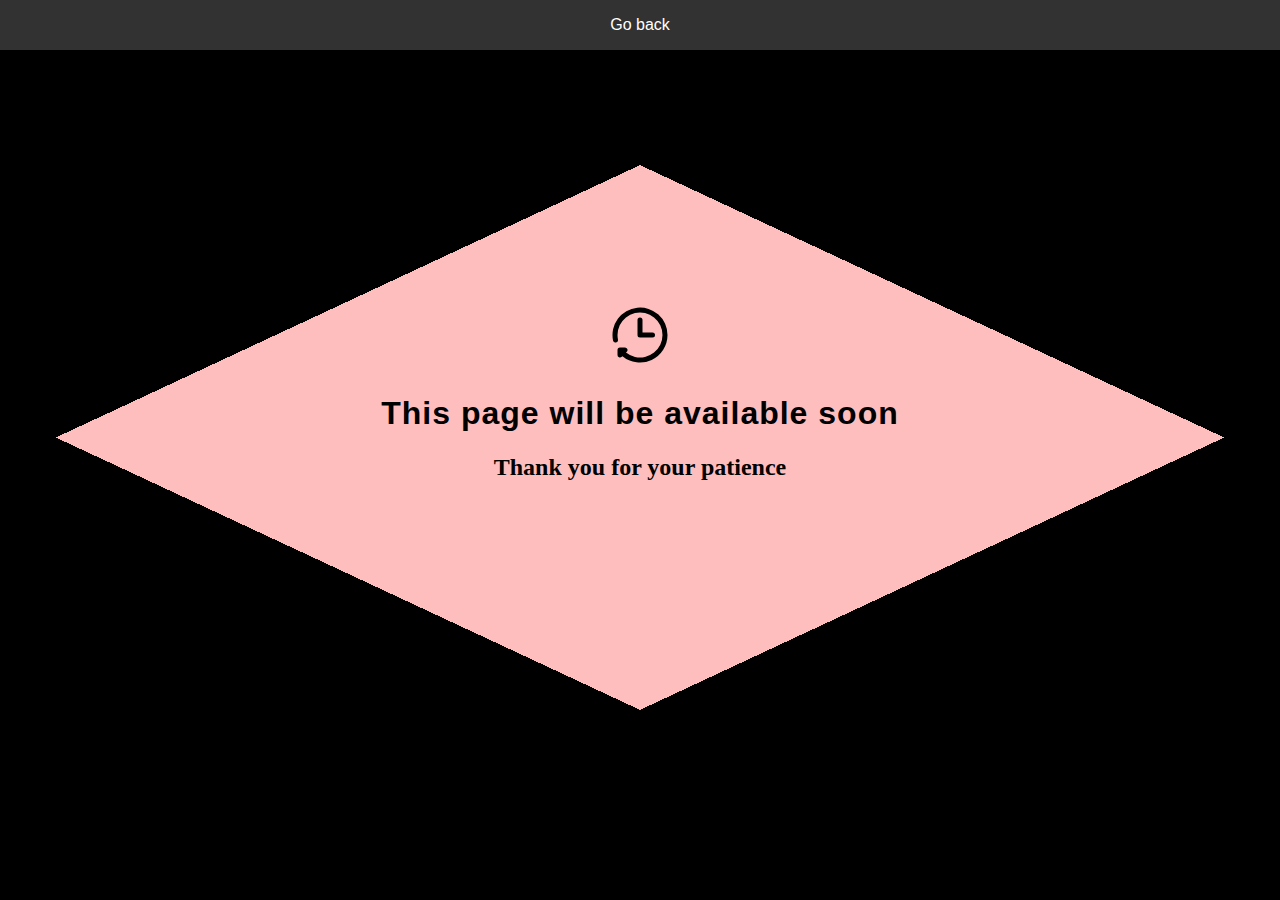
==== sociology-thesis.html @ a5ab6307 "Add files via upload" ====
<!DOCTYPE html>
<html lang="en">
<head>
  <meta charset="UTF-8">
  <meta name="viewport" content="width=device-width, initial-scale=1.0">
  <link rel="stylesheet" href="./styles.css">
  <title>
    Sociology thesis
  </title>
</head>
<body>
  <nav id="navbar-available-soon">
    <a href="index.html">
      Go back
    </a>
  </nav>
  <div class="space-nav">
  </div>
  <section id="available-soon">
    <img src="index-icons/moresoon-icon.svg" alt="moresoon-icon">
    <h1>
      This page will be available soon
    </h1>
    <h2>
      Thank you for your patience
    </h2>
  </section>
</body>
</html>
---- styles.css ----
@media (prefers-reduced-motion: no-preference) {
    * {
        scroll-behavior: smooth;
    }
}


/* INDEX STYLINGS */

html {
    scroll-behavior: smooth;
}
  
body {
    width: 100%;
    margin: 0;
    background-color: black;
}
  
#navbar {
    position: fixed;
    top: 0px;
    left: 0px;
    height: 50px;
    width: 100%;
    display: flex;
    background-color: rgb(50, 50, 50);
    z-index: 999
}
  
#navbar a {
    margin: auto;
    width: 33%;
    text-align: center;
    padding: 15px;
    text-decoration: none;
    color: white;
    font-family: fantasy, helvetica, impact,  serif;
}
  
#navbar a:hover {
    color: rgb(50, 50, 50);
    background-color: white;
    font-family: fantasy, helvetica, impact,  serif;
}
  
.space-nav {
    height: 55px;
    background-color: black;
    width: 100%;
}
  
#welcome-section {
    background-image:  linear-gradient(
      155deg,
      black 30%,
      transparent 30%),
      linear-gradient(
      205deg,
      black 30%,
      transparent 30%),
      linear-gradient(
      25deg,
      black 30%,
      transparent 30%),
      linear-gradient(
      335deg,
      black 30%,
      rgb(255, 190, 190) 30%);
      height: 25vh;
      text-align: center;
      padding: 35vh 0;
}
  
#welcome-section h1 {
    font-family: fantasy, helvetica, impact,  serif;
    font-size: 35px;
    letter-spacing: 3px;
    min-width: 223px;
}
  
#welcome-section h2 {
    font-family: Helvetica, serif;
    font-size: 20px;
    color: rgb(30, 30, 30);
}
  
#projects {
    background-color: black;
    color: white;
    padding: 45px;
}
  
#projects h2 {
    text-align: center;
}
  
.projects-grid {
    display: grid;
    grid-template-columns: repeat(auto-fit, minmax(150px, 1fr));
    grid-auto-rows: minmax(175px, auto);
    grid-gap: 10px;
    text-align: center;
    max-width: 629px;
    margin: auto;
    align-items: center;
}
  
.project-tile {
    background-color: rgb(255, 190, 190);
    border: 4px solid rgb(50, 50, 50);
    border-radius: 10%;
    height: 94%;
}
  
.project-tile:hover {
    background-color: rgb(255, 190, 190);
    border: 4px solid pink;
    cursor: pointer;
}
 
.project-tile img {
    max-width: 100%;
    overflow: hidden;
}
  
.project-1 img, .project-2 img, .project-3 img, .project-4 img, .project-5 img, .project-6 img {
    padding: 10px;
    width: 80%;
    border: none;
}

.project-tile p {
    width: 90%;
    margin: auto;
    margin-bottom: 10px;
}
  
.project-tile a {
    text-decoration: none;
    color: black;
    font-family: fantasy, helvetica, impact,  serif;
}
  
#about-me {
    background-color: black;
    color: white;
    padding-top: 80px;
    text-align: center;
}
  
#about-me h2 {
    font-family: fantasy, helvetica, impact,  serif;
    letter-spacing: 1px;
}
  
#about-me p {
    font-family: calibri;
    font-weight: 600;
    margin: 4px 10%;
}

#about-me a {
    color:rgb(255, 190, 190);
}
  
.contact-links img {
    width: 25px;
    margin-bottom: -10px;
}
  
#contact {
    background-image:  linear-gradient(
      155deg,
      black 35%,
      transparent 35%),
      linear-gradient(
      205deg,
      black 35%,
      transparent 35%),
      linear-gradient(
      25deg,
      black 38%,
      transparent 38%),
      linear-gradient(
      335deg,
      black 38%,
      rgb(255, 190, 190) 38%);
    height: 25vh;
    text-align: center;
    padding: 35vh 0;
}
  
.contact-links {
    display: flex;
    justify-content: center;
}
  
.contact-links a {
    text-decoration: none;
    color: black;
    font-size: 15px;
    font-weight: 600;
}
  
.linkedin {
    margin-right: 30px;
}
  
@media (max-width: 20em) {
    #navbar {
      height: 45px;
    }
    
    #navbar a {
      font-size: 80%;
      margin-top: -2px;
    }
    
    .space-nav {
      height: 48px;
    }
}





/* SOCIOLOGY THESIS STYLINGS */


#navbar-available-soon {
    position: fixed;
    top: 0px;
    left: 0px;
    height: 50px;
    width: 100%;
    display: flex;
    background-color: rgb(50, 50, 50);
    z-index: 999
}
  
#navbar-available-soon a {
    margin: auto;
    width: 100%;
    text-align: center;
    padding: 15px;
    text-decoration: none;
    color: white;
    font-family: fantasy, helvetica, impact,  serif;
}
  
#navbar-available-soon a:hover {
    color: rgb(50, 50, 50);
    background-color: white;
    font-family: fantasy, helvetica, impact,  serif;
}

#available-soon {
    background-image:  linear-gradient(
      155deg,
      black 30%,
      transparent 30%),
      linear-gradient(
      205deg,
      black 30%,
      transparent 30%),
      linear-gradient(
      25deg,
      black 30%,
      transparent 30%),
      linear-gradient(
      335deg,
      black 30%,
      rgb(255, 190, 190) 30%);
    height: 25vh;
    text-align: center;
    padding: 30vh 0;
}

#available-soon img {
    position: relative;
    top: -20px;
    width: 60px;
}

#available-soon h1 {
    position: relative;
    top: -15px;
    font-family: fantasy, helvetica, impact,  serif;
    letter-spacing: 1px;
}

#available-soon h2 {
    position: relative;
    top: -15px;
    font-family:'Times New Roman', serif;
}






/* IR THESIS STYLINGS */

#navbar-ir {
    position: absolute;
    top: 0px;
    left: 0px;
    height: 50px;
    width: 100%;
    display: flex;
    background-color: rgb(50, 50, 50);
    z-index: 999
}
  
#navbar-ir a {
    margin: auto;
    width: 100%;
    text-align: center;
    padding: 15px;
    text-decoration: none;
    color: white;
    font-family: fantasy, helvetica, impact,  serif;
}
  
#navbar-ir a:hover {
    color: rgb(50, 50, 50);
    background-color: white;
    font-family: fantasy, helvetica, impact,  serif;
}


#tfg-ir-title {
    background-image:  linear-gradient(
      130deg,
      black 30%,
      transparent 30%),
      linear-gradient(
      230deg,
      black 30%,
      transparent 30%),
      linear-gradient(
      30deg,
      black 30%,
      transparent 30%),
      linear-gradient(
      330deg,
      black 30%,
      rgb(255, 190, 190) 30%);
    height: 25vh;
    text-align: center;
    padding: 310px 0;
}

#tfg-ir-title img {
    width: 240px;
    margin-top: -350px;
    margin-bottom: -12px;
}

#tfg-ir-title h1 {
    padding: 0px 240px;
    margin-bottom: 20px;
    font-size: 28px;
}

#tfg-ir-title h2 {
    padding: 0px 170px;
    font-size: 24px;
    color: rgb(30, 30, 30);
    margin-top: 5px;
}

#tfg-ir-title p {
    font-size: 18px;
    color: rgb(30, 30, 30);
}

@media only screen and (max-width: 920px) and (min-width: 590px) {
    #tfg-ir-title {
        background-image:  linear-gradient(
      130deg,
      black 30%,
      transparent 30%),
      linear-gradient(
      230deg,
      black 30%,
      transparent 30%),
      linear-gradient(
      50deg,
      black 30%,
      transparent 30%),
      linear-gradient(
      310deg,
      black 30%,
      rgb(255, 190, 190) 30%);
        height: 25vh;
        padding: 200px 0;
    }

    #tfg-ir-title img {
        width: 160px;
        margin-top: -130px;
        margin-bottom: -5px;
    }
    
    #tfg-ir-title h1 {
        padding: 0px 180px;
        margin-bottom: 0px;
        font-size: 20px;
    }
    
    #tfg-ir-title h2 {
        padding: 0px 140px;
        font-size: 18px;
        margin-top: 10px;
    }
    
    #tfg-ir-title p {
        font-size: 15px;
    }
}

@media only screen and (max-width: 590px) and (min-width: 380px) {
    #tfg-ir-title {
        background-image:  linear-gradient(
      130deg,
      black 30%,
      transparent 30%),
      linear-gradient(
      230deg,
      black 30%,
      transparent 30%),
      linear-gradient(
      50deg,
      black 30%,
      transparent 30%),
      linear-gradient(
      310deg,
      black 30%,
      rgb(255, 190, 190) 30%);
        height: 20vh;
        padding: 180px 0;
    }

    #tfg-ir-title img {
        width: 120px;
        margin-top: -150px;
        margin-bottom: -5px;
    }
    
    #tfg-ir-title h1 {
        padding: 0px 120px;
        margin-top: 2px;
        margin-bottom: 0px;
        font-size: 18px;
    }
    
    #tfg-ir-title h2 {
        padding: 0px 110px;
        font-size: 16px;
        margin-top: 10px;
    }
    
    #tfg-ir-title p {
        padding: 0px 170px;
        font-size: 14px;
    }
}

@media only screen and (max-width: 380px) {
    #tfg-ir-title {
        background-image:  linear-gradient(
      130deg,
      black 30%,
      transparent 30%),
      linear-gradient(
      230deg,
      black 30%,
      transparent 30%),
      linear-gradient(
      50deg,
      black 30%,
      transparent 30%),
      linear-gradient(
      310deg,
      black 30%,
      rgb(255, 190, 190) 30%);
        height: 20vh;
        padding: 180px 0;
    }

    #tfg-ir-title img {
        width: 22%;
        margin-top: -130px;
        margin-bottom: -5px;
    }
    
    #tfg-ir-title h1 {
        padding: 0px 60px;
        font-size: 18px;
    }
    
    #tfg-ir-title h2 {
        padding: 0px 110px;
        font-size: 16px;
    }
    
    #tfg-ir-title p {
        padding: 0px 50px;
        font-size: 12px;
    }

    .abstract-table {
        border-collapse: collapse;
    }
    
    .abstract-table td {
        vertical-align: top;
        padding: 0px 10px;
    }

    .tfg-ir-section:hover {
        background-color: black;
        color: white;
    }

    .tfg-ir-section:active {
        background-color: white;
        color: black;
    }

    .up-shortcut p {
        position: fixed;
        bottom: 1px;
        right: 12px;
        font-size: 10px;
    }
}

.up-shortcut {
    position: fixed;
    bottom: 10px;
    right: 10px;
    background-color: rgb(50, 50, 50);
    width: 50px;
    height: 50px;
    cursor: pointer;
    border: 2px groove white;
    border-radius: 10px;
}

.up-shortcut img {
    position: fixed;
    bottom: 28px;
    right: 22px;
    width: 30px;
}

.up-shortcut p {
    position: fixed;
    bottom: 1px;
    right: 14px;
    color: white;
    font-size: 12px;
}

.abstract-table {
    text-align: justify;
    table-layout: fixed;
    width: 100%;
    margin-bottom: 50px;
}

.abstract-table th {
    padding: 0px 20px;
    padding-top: 30px;
    padding-bottom: 3px;
}

.abstract-table td {
    vertical-align: top;
    padding: 0px 20px;
}

.tfg-ir-content {
    color: white;
    margin: 2%;
    line-height: 20px;
    align-items: center;
}

.tfg-ir-section {
    margin: 15px 2px;
    cursor: pointer;
    font-family: fantasy, helvetica, impact,  serif;
    letter-spacing: 1px;
    font-size: 20px;
    padding: 5px;
    border-bottom: 2px solid gray;
    list-style: none;
    border-radius: 1px;
}

.tfg-ir-section:hover {
    background-color: white;
    color: black;
}

.tfg-ir-content p {
    font-family:'Times New Roman', Times, serif;
    margin: 0px 8%;
    text-align: justify;
    padding-bottom: 20px;
}

.tfg-ir-content h3 {
    margin: 20px 8%;
}

.tfg-ir-content ol {
    margin: -10px 8%;
    text-align: justify;
    padding-bottom: 30px;
    list-style: none;
}

.tfg-ir-content li {
    margin-left: -15px;
    text-align: justify;
    padding-bottom: 5px;
}

.tfg-ir-content figure {
    width: 100%;
    max-width: 1000px;
    margin: auto;
    padding-bottom: 30px;
}

.tfg-ir-content img {
    width: 99%;
    margin: auto;
    filter:invert(1);
}

.tfg-ir-content figcaption {
    text-align: center;
    margin-top: -5px;
}

.tfg-ir-content ul {
    margin: -10px 2%;
    padding-bottom: 30px;
}

.tfg-ir-content a {
    text-decoration: none;
    cursor: pointer;
    color: white;
}

.first-letter-capitalized:first-letter {
    initial-letter: 3;
}

.bibliography {
    margin-bottom: 20px;
}

@media only screen and (min-width: 921px) {
    .tfg-ir-section {
        margin: 15px 70px;
    }

    .tfg-ir-content p {
        margin: 0px 14%;
    }
}





/* CHESS PAGE STYLINGS */

.chess-board {
    border-spacing: 0;
    border-collapse: collapse;
}

.board {
    float: left;
    margin-right: 15px;
}

.chess-board th {
    padding: .5em;
}

.chess-board th + th {
    border-top: 1px solid #000;
}

.chess-board th:first-child, .chess-board td:last-child {
    border-right: 1px solid #000;
}

.chess-board tr:first-child td {
    border-top: 1px solid;
}

.chess-board th:empty {
    border: none;
}

.chess-board td {
    width: 1.5em;
    height: 1.5em;
    text-align: center;
    font-size: 32px;
    line-height: 0;
}

.chess-board .light {
    background: #eee;
}

.chess-board .dark {
    background: #aaa;
}

.chess-board img {
    height: 45px;
}

.chess-board th {
    font-size: 18px;
}

.last-move {
    background: #ccceac !important;
}

.games-selector {
    margin: 15px;
    margin-left: 30px;
    width: 400px;
}

.chess-games {
    border: 1px solid black;
}

.game-analysis, .opening, .caption, .chess-board th {
    color: white;
}

.game-analysis {
    position: relative;
    top: -35px;
    margin-left: 25px;
}

.opening {
    display: inline-block;
    font-size: 17px;
    text-align: left;
    margin: 0px;
}

.game-analysis p {
    text-align: justify;
    line-height: 22px;
    margin-right: 15px;
    font-size: 14px;
}

.caption {
    margin-top: 0px;
    margin-bottom: 45px;
    margin-left: 30px;
}
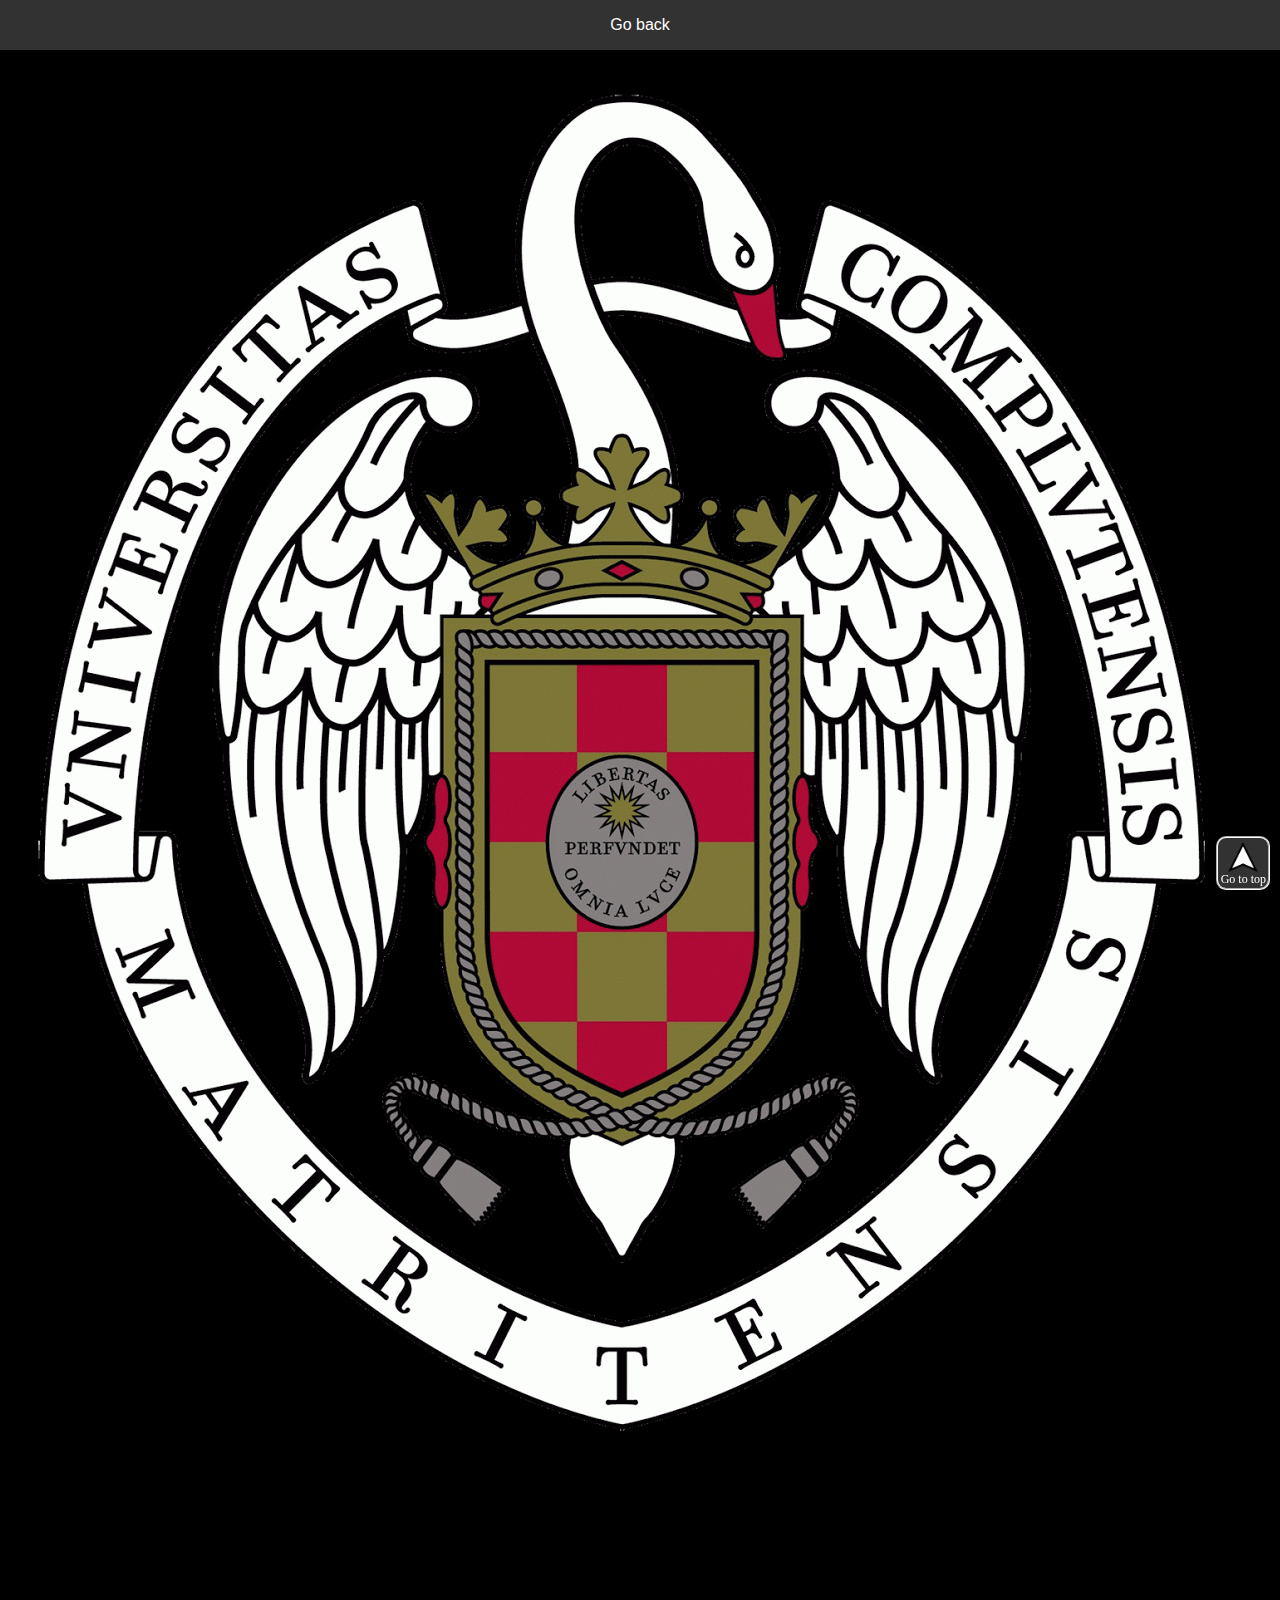
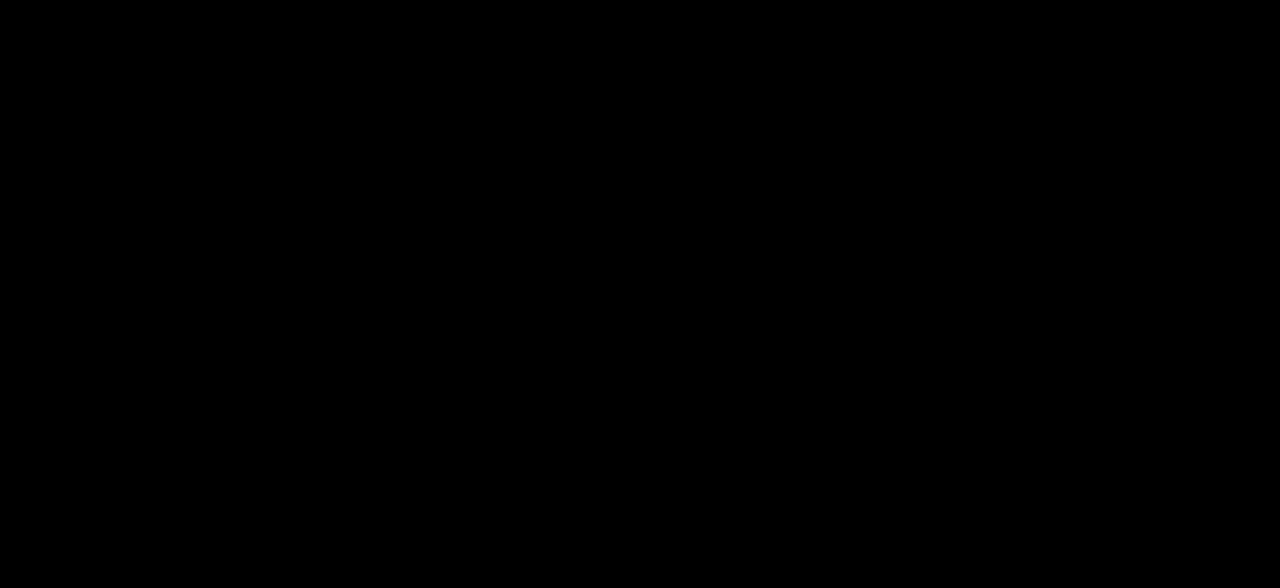
==== commit 72a9313a: "Update sociology-thesis.html" ====
--- a/sociology-thesis.html
+++ b/sociology-thesis.html
@@ -9,21 +9,342 @@
   </title>
 </head>
 <body>
-  <nav id="navbar-available-soon">
+  <nav id="navbar-ir">
     <a href="index.html">
       Go back
     </a>
   </nav>
   <div class="space-nav">
   </div>
-  <section id="available-soon">
-    <img src="index-icons/moresoon-icon.svg" alt="moresoon-icon">
+  <section id="tfg-sociology-title">
+    <img src="ir-thesis-icons/ucm-logo.png" alt="ucm-logo">
     <h1>
-      This page will be available soon
+        La aportación del post-humanismo a la sociología 
     </h1>
     <h2>
+        Una aproximación desde la historia de la disciplina
+    </h2>
+    <p>
+        Autor:<br>
+        Pablo González López
+    </p>
+  </section>
+  <a href="#navbar-ir">
+  <div class="up-shortcut">
+    <img src="ir-thesis-icons/go-up-icon.png" alt="up-shortcut">
+    <p>
+        Go to top
+    </p>
+  </div>
+  </a>
+<main class="tfg-sociology-content">
+    <table class="abstract-table">
+      <tbody>
+        <tr>
+            <th>
+                Resumen
+            </th>
+            <th>
+                Abstract
+            </th>
+        </tr>
+        <tr>
+            <td>
+              El post-humanismo es un movimiento teórico que engloba una serie de propuestas elaboradas a partir de las obras de diferentes autores y disciplinas. A pesar de su heterogeneidad, estas tienen como punto en común el descentramiento del ser humano en un conjunto de relaciones con materiales sobre los que no mantiene un vínculo de prioridad ni de preeminencia. El presente trabajo estudia las posibles aportaciones de esta novedosa aproximación para la disciplina de la sociología. Para ello, comienza identificando y diseccionando el núcleo humanista que ha caracterizado tradicionalmente a la disciplina a través de un análisis de las síntesis de las perspectivas micro y macro propuestas por Bourdieu, Habermas y Giddens así como de los manuales introductorios que difundieron y en cierto sentido explicitaron sus asunciones. Tras esto, se esbozan algunas de las alternativas propuestas por el post-humanismo en otras varias disciplinas para concluir con la revisión de sus implicaciones para la sociología a través de la reconsideración de cuatro conceptos especialmente relevantes para esta: agencia, naturaleza, cultura y conocimiento.
+            </td>
+            <td>
+              Posthumanism is a theoretical movement that encompasses a series of proposals elaborated from the works of different authors and disciplines. Despite its heterogeneity, these have in common the decentering of the human being in a set of relations with materials over which he/she does not maintain a link of priority or preeminence. This paper studies the possible contributions of this novel approach to the discipline of sociology. It begins by identifying and dissecting the humanist core that has traditionally characterized the discipline through an analysis of the syntheses of micro and macro perspectives proposed by Bourdieu, Habermas and Giddens, as well as the introductory manuals that disseminated and, in a sense, made explicit their assumptions. After this, it outlines some of the alternatives proposed by posthumanism in various other disciplines to conclude with a review of its implications for sociology through the reconsideration of four concepts particularly relevant to it: agency, nature, culture and knowledge.
+            </td>
+        </tr>
+        <tr>
+            <th>
+                Palabras Clave
+            </th>
+            <th>
+                Keywords
+            </th>
+        </tr>
+        <tr>
+            <td>
+              Post-humanismo, sociología, teoría social, debate agencia-estructura.
+            </td>
+            <td>
+              Posthumanism, sociology, social theory, agency-structure debate .
+            </td>
+        </tr>
+      </tbody>
+    </table>
+    <details>
+        <summary class="tfg-sociology-section">
+            1. Introducción
+        </summary>
+        <p class="first-letter-capitalized">
+          El presente trabajo versa sobre la irrupción de las corrientes del post-humanismo en la sociología y sobre sus posibles aportaciones para la práctica de esta última. A través de la adopción de una perspectiva histórica sobre la disciplina, se presenta una narración de dicho encuentro que enfatiza las posibilidades abiertas por este movimiento con respecto a algunas de sus cuestiones más recurrentes, como son la conciliación de agencia y estructura, la relación entre cultura y naturaleza o su mismo proceso de generación de conocimiento.<br><br>
+          Este enfoque histórico permite, además, dividir el texto en dos grandes apartados: uno dedicado a los últimos desarrollos de la “teoría social humanista”, que finaliza señalando una posible inestabilidad epocal de la misma a partir de los años 90, y otro orientado al estudio de la formación y aplicación de una “teoría social post-humanista”, que en su caso concluye valorando las potencialidades futuras de esta una vez incorporada en la práctica sociológica. El objetivo principal del trabajo, sin embargo, no es sostener un argumento histórico sobre la pertenencia del humanismo al pasado y del post-humanismo al futuro de la disciplina, sino más bien confrontar las implicaciones de ambos como tendencias actualmente coexistentes en ella.<br><br>
+          Dichas implicaciones serán concretadas a través de la revisión y el análisis de las propuestas de diversos autores y autoras adscribibles a una u otra de estas tendencias, así como de los planteamientos de algunos de los manuales introductorios a la sociología, a las que se añadirá también una mención más reducida al anti-humanismo estructuralista desarrollado en la Francia del período de posguerra. Se resaltará la posición otorgada a “lo humano” en todos estos materiales y se llamará la atención sobre cómo ésta supone no sólo la asunción de diferentes puntos de partida metodológicos sino también importantes consecuencias prácticas que inevitablemente conducen a la investigación concreta a seguir caminos distintos. Se argumentará, en último término, que la inclusión de “lo no-humano” como participante de pleno derecho en todo aquello que es construido como fenómeno social da lugar a una importante renovación de la labor sociológica y reconfigura sustancialmente las relaciones en que esta participa tanto con algunos de sus conceptos más fundamentales como con las otras disciplinas de las que se diferencia.
+        </p>
+    </details>
+    <details>
+        <summary class="tfg-sociology-section">
+            2. La refundación de la teoría social humanista y sus límites históricos
+        </summary>
+        <h3>
+          2.1. La crisis de la sociología en los años 70.
+        </h3>
+        <p class="initial-quote">
+          <i>
+          “Parece que estamos entrando lentamente en un interregno, en el que el sistema erigido por Parsons –desde la II Guerra Mundial la síntesis teórica dominante– está experimentando un eclipse silencioso”.<br>
+          </i>
+          Gouldner, A. – The Coming Crisis of Western Sociology (1971)
+        </p>
+        <p class="first-letter-capitalized">
+          Si bien no existe consenso en cuanto a las fechas exactas, es algo ampliamente convenido en la disciplina de la sociología que el período de mayor crecimiento académico y de aumento sin precedentes de su reputación internacional concluyó a partir de finales de la década de 1960 (Alexander, 1988; Collins, 1986; Coser, 1993; Giddens, 1995; Goudsblom & Heilbrom, 2015; Gouldner, 1971; House, 2019; Turner & Turner, 1990). Los años 60 y 70 fueron testigo de una proliferación (o, en algunos casos, recuperación) de numerosas escuelas de pensamiento que, a menudo inspiradas por movimientos políticos y (contra-)culturales, lograron destronar la síntesis parsoniana al poner en duda su capacidad para dar cuenta de la importancia central que jugaban tanto los «micro-procesos» como el conflicto en la vida social (Coser, 1993: 12; Knorr-Cetina, 2015: 1). De este modo, lo que anteriormente parecía haber sido un terreno neutral o consensuado sobre la naturaleza y las tareas de la sociología y de las ciencias sociales en su conjunto se reveló entonces como “una desconcertante variedad de perspectivas teóricas rivales, ninguna de ellas con plena capacidad para recapturar la preeminencia de que había gozado el «consenso ortodoxo»” (Giddens, 1995: 17). Sin duda, las luchas internas causaron parte del desprestigio de los departamentos de sociología en las universidades (Lynch et. al., 1993: 3), pero quizás la “estocada final” la dio la sucesión de una serie de fenómenos sociales de importancia global (tales como las revueltas en países del “primer mundo” o la persistencia de la religión en el “mundo moderno”) respecto a los cuales dicha disciplina no sólo no logró anticiparse sino que, sobre todo, apenas parecía capaz de dar cuenta una vez ocurridos, al menos por medio de sus marcos teóricos y conceptuales habituales (Berger, 2017: 208-215; Touraine, 2007: 187).<br><br>
+          Es importante notar que esta “crisis interna” de la disciplina tuvo, además, un correlato institucional. En Estados Unidos, por entonces indudablemente el centro de la producción sociológica mundial, se dio una importante reducción cuantitativa de los títulos de grado y máster otorgados en varias ciencias sociales, afectando esto especialmente a la sociología (House, 2019: 13). Asimismo, la recesión económica entre 1978 y 1982 provocó una significativa limitación de las oportunidades de empleo para los egresados y justificó la reducción de los fondos para la investigación, llegando la <i>American Sociological Association</i> a calificar a esta etapa de la disciplina como “el período de declive y recortes” (Rosich, 2005: 1).
+        </p>
+        <h3>
+          2.2. La nueva síntesis.
+        </h3>
+        <p class="initial-quote">
+          <i>
+            “Estimulada por el fin prematuro de las tradiciones micro y macro, esta etapa está marcada por un esfuerzo renovado por vincular las teorías sobre la acción y la estructura”.<br>
+          </i>
+          Alexander, J. C. – El nuevo movimiento teórico (1988)
+        </p>
+        <p class="first-letter-capitalized">
+          Si la bonanza previa ya había estimulado cierto grado de diversidad y diferenciación por especializaciones dentro de la sociología, esta tendencia pareció intensificarse con la llegada de la crisis (Turner & Turner, 1990: 140). Las diferentes subdisciplinas, a menudo motivadas por la competición en torno a un apoyo institucional cada vez más limitado, parecieron cerrarse sobre sí mismas, aceptando tácitamente el enquistamiento de varias controversias que aunaban, y a menudo confundían, cuestiones epistemológicas, metodológicas e ideológicas (Collins, 1986: 1340; Goudsblom & Heilbron, 2015: 994). Ahora bien, por decirlo en términos del ya venido a menos “análisis funcional”, una de las funciones latentes de este fraccionamiento de la disciplina fue la de facilitar un retorno del centro de gravedad de la producción de teoría social a Europa, donde ya en los años 70 pero sobre todo a partir de los 80 se alzaron varias voces que señalaban la necesidad –y la posibilidad– de alcanzar una nueva síntesis que integrara las diferentes escuelas de pensamiento, y, sobre todo, las teorías sobre la acción y la estructura (Alexander, 1988: 290).<br><br>
+          La denominada “conexión micro-macro” no era un tema de reflexión novedoso para la disciplina, y de hecho la parsoniana “teoría general de la acción”, allá por la década de 1950, ya había asegurado integrar estos dos niveles (en sus términos, el de la “personalidad” y el del “sistema social”) a través de los mecanismos de la socialización y de la internalización de valores y roles (Parsons et. al., 1962). Pero las nuevas corrientes críticas de la microsociología lograron, por primera vez en varias décadas, poner en serio cuestionamiento ese “consenso ortodoxo” del funcionalismo, acusándolo, entre otras cosas, de ser ambiguo y poco útil para el estudio empírico (Collins, 1986: 1349; Mulkay, 2015). Los estudios sociológicos al nivel de los actores y al nivel del sistema quedaron entonces desvinculados, y para una nueva generación de teóricos de la sociología se hizo evidente que, si la disciplina hubiera de emerger reforzada de su estado de crisis, habría de hacerlo con unos nuevos y más convincentes fundamentos que resolvieran las enraizadas divisiones internas. Pasaremos ahora a delinear muy brevemente cómo tres de los más importantes autores adscribibles a este movimiento (el francés Pierre Bourdieu, el alemán Jürgen Habermas y el británico Anthony Giddens) reclamaron haber dado con esta superación:<br><br>
+          Ya en la frase inicial de <i>El Sentido Práctico</i> (2007), Bourdieu reconocía que, “de todas las oposiciones que dividen artificialmente a la ciencia social, la fundamental y la más ruinosa es aquella que se establece entre el subjetivismo y el objetivismo” (p. 43). Según su “teoría de la práctica en cuanto práctica” (p. 85), esta dicotomía podía superarse sólo si primero se comprendía que ambas perspectivas, en principio rivales, en realidad surgen de forma más complementaria que opuesta por la aplicación de la más general “razón teórica”, que por su misma índole tiende a alterar fundamentalmente su pretendido objeto de estudio y permite ese extraño desdoblamiento de lo que en la práctica no aparece sino como experiencia indivisible de un mundo inmediato (pp. 44-46). Un estudio atento de las prácticas de los agentes revela, según Bourdieu, que lo que realmente produce y reproduce el mundo social es la dialéctica que tiene lugar entre la historia objetivada y la historia internalizada en forma de habitus (Ibíd., 2015: 313). Son las complejas redes relacionales que surgen de esta dialéctica las que por sí mismas permiten, y en cierto sentido obligan, a los individuos «nativos» a manejarse casi virtuosamente en los campos sociales en los que participan, sin necesidad de para ello mentar “reglas”, “roles” u otras abstracciones que determinen externamente sus procederes y que son tan habituales en el análisis docto (Ibíd., 1977: 19).<br><br>
+          Proviniendo de una muy diferente tradición intelectual, Habermas igualmente llegó a interesarse por la posibilidad de encontrar un terreno común para la acción y el orden social o, en sus propios términos, para “aquellas condiciones bajo las que alter puede «conectar» sus acciones con las acciones de ego” (Habermas, 1997: 479). Esto le llevó a atacar tanto a los “modelos de acción regulada por normas”, que “no deja[n] espacio para las operaciones constructivas del propio actor”, como a los de la “acción dramatúrgica”, que consideran a los individuos “como seres que quedan por encima de la sociedad o que, por así decirlo, entran en ella desde fuera” (pp. 482-488). En su caso, sin embargo, la superación de este impasse en la teoría sociológica tiene que ver no con un estudio más atento sobre la naturaleza ontológica de la práctica sino con uno relativo al lenguaje. Según su “teoría de la acción comunicativa”, es el telos “inscrito en el lenguaje mismo” (p. 486), así como las condiciones pragmáticas por las que su uso permite a los interlocutores orientados al entendimiento aprender o progresar en el dominio de la conciencia práctico-moral, lo que posibilita la coordinación de la acción y, en definitiva, la reproducción cultural, la integración social y la socialización (Ibíd., 2015: 268; Ibíd., 1997: pp. 497-498).<br><br>
+          Por último, Giddens continuó esta misma empresa tratando de poner fin, en sus términos, tanto al “imperialismo del sujeto” de la hermenéutica y las «sociologías de la comprensión» como al “imperialismo del objeto social” del funcionalismo y el estructuralismo (Giddens, 1995: 40). Según su “teoría de la estructuración”, el dualismo o la división entre objetivismo y subjetivismo debe ser reconceptualizado como “una dualidad de estructura” (p. 22), y esto implica considerar que “la constitución de agentes y la de estructuras no son dos conjuntos de fenómenos dados independientemente” (p. 61) y que son las prácticas sociales ordenadas en un espacio y un tiempo, junto con las formas de conciencia que les son inherentes, las que presentan “propiedades estructurales” (p. 54) que les son al mismo tiempo constrictivas y habilitantes para su propia producción y reproducción (Ibíd., 1987: 164).<br><br>
+          Por supuesto, las obras de estos tres autores son todas muy complejas y extensas, y de ningún modo puede esperarse que esta brevísima digresión agote todas sus sutilezas. Además, tampoco puede asumirse que entre ellas formen una unidad homogénea y coherente, pues es claro que contienen muchas divergencias e incluso algunas críticas cruzadas. Aun así, consideramos que este tratamiento conjunto puede justificarse por el hecho de que, como veremos, sus distintas propuestas para la superación de las divisiones de la sociología comparten algunos supuestos (la mayoría de ellos, heredados de los clásicos) que posteriormente serían objeto de crítica de las por otra parte igualmente diversas corrientes post-humanistas.
+        </p>
+        <h3>
+          2.3. Los manuales y el "sentido común sociológico".
+        </h3>
+        <p class="initial-quote">
+          <i>
+            “Los seres humanos hacen la historia, y la sociología debería observar los diferentes modos en que esto ocurre. Somos los creadores de nuestro mundo”.<br>
+          </i>
+          Macionis, J. J. & Plummer, K. – Sociología (2011)
+        </p>
+        <p class="first-letter-capitalized">
+          Como forma de acceder más expresamente a esos supuestos mutuos presentes en el nuevo impulso de la teoría social a partir de los años 80, consultaremos ahora algunos de los manuales introductorios a la sociología elaborados a partir de esa fecha y trataremos de comprobar si en los mismos se reproduce este “sentido común sociológico” que las subsiguientes críticas pusieron en tela de juicio. Los manuales no sólo sirven para introducir año tras año a una gran cantidad de estudiantes a lo que es presentado como un conjunto de conocimientos oficial, correcto y confiable (Thoma, 2015), sino que en ocasiones pueden hacer explícitas, quizás de forma algo simplificada pero con una franqueza difícil de encontrar en textos dirigidos a audiencias más especializadas, las asunciones más básicas que sustentan ese mismo conjunto (Machalek & Martin, 2004: 457).<br><br>
+          Así, lo primero que debe llamar nuestra atención en este sentido es la misma definición que se ofrece de la disciplina: “La sociología es el estudio de la vida social humana, de los grupos y sociedades” (Giddens, 1991: 41). Si bien esto probablemente pueda ser considerado “sentido común” (o, quizás, precisamente por ello), se establece aquí ya un presupuesto que se encuentra incuestionado a lo largo de las tres síntesis que hemos tratado, a saber, el presupuesto de que “la sociedad, por un lado, y el individuo culturalmente único, por otro, agotan la arena sociológica” (Leahy, 2012: 823). Otras definiciones, recogidas en el manual de Macionis y Plummer (2011: 4-5), confirman el predominio de esta concepción: p. ej., “la sociología es el estudio sistemático de la sociedad humana”, “sociología es … en primer y principal lugar una manera de pensar en el mundo humano” o “el «mundo humano» o el «mundo de los humanos» es el reino particular de la experiencia y la existencia humana […] y el tema que preocupa a la sociología”.
+          De ello se deriva, lógicamente, que cuestiones tales como “¿qué es lo que distingue a los seres humanos de los animales?” o “¿de dónde proceden nuestras características típicamente humanas?” son “preguntas cruciales para la sociología porque sientan las bases de todo el campo de estudio” (Giddens, 1991: 65). En este punto, sin embargo, la mayoría de manuales tiende a subrayar que “para los sociólogos, no existe una naturaleza humana como tal” (Macionis & Plummer, 2011: 119) o que, si la hay, esta juega un rol insignificante en las realidades que se pretenden estudiar, quizás relegado a una serie muy específica y limitada de “necesidades biológicas” o a una etapa primitiva e indiferenciada del “infante pre-social” (Tooby & Cosmides, 1992: 28-29). Curiosamente, en un apartado de la primera edición del manual de Giddens (ahora suprimido) llega a tratarse la cuestión de “la especie humana” desde una perspectiva evolutiva, pero sólo para de igual modo concluir que los aspectos biológicos “condiciona[n] únicamente las potencialidades y los límites de nuestras acciones, no el contenido propiamente de lo que hacemos” (Giddens, 1991: 69). La diversidad de los fenómenos humanos parece confirmar, según este manual, que aquello que determina el contenido de nuestras acciones no es más que la cultura, cuyo estudio debe llevarse a cabo “a partir de sus propios significados y valores” (p. 72). Se termina, de esta forma, hipostasiando una “esfera social” distinta, autónoma y auto-causada, cuyos fenómenos sólo pueden comprenderse por referencia a ella misma o, a lo sumo, a otros fenómenos de su mismo “nivel”. Quizás la última conclusión lógica de este hilo argumental sea la que se encuentra en otro manual, el de <i>La sociología del conocimiento y de la ciencia</i> de Lamo de Espinosa et. al. (1994), donde llega a estipularse la existencia de hasta “tres tipos de causalidad” diferentes según el “mundo” al que pertenezcan los entes involucrados: la “causalidad de tipo físico” para el mundo material, la “causalidad biológica” para el mundo animal y el “ámbito de la libertad” para la sociedad humana (pp. 21-23).<br><br>
+          Por supuesto, ninguno de estos manuales mantiene que “la sociedad” o “el mundo humano” sean radicalmente independientes del mundo material “no social”. Por el contrario, admiten que, “como cualquier otra especie viva, los humanos dependen del medio ambiente natural para todo” (Macionis & Plummer, 2011: 742). Pero, inmediatamente después de ello, acostumbran a reiterar la particularidad de la condición humana dentro de este ambiente: “los humanos se diferencian de las restantes especies por su capacidad de desarrollar una cultura: solo nosotros llevamos a cabo acciones intencionadas con el fin de adaptar el mundo a nuestros intereses y deseos” (Ibíd.). La construcción de esta particularidad, que es más bien una excepcionalidad, parte a su vez de otro presupuesto que es, en este caso, el de la existencia de una “naturaleza” reificada cuyo papel se reduce, en lo que interesa a la sociología, a servir de escenario, recurso o herramienta para la reproducción de las sociedades humanas, siempre preexistiendo a su posible construcción como figura o problema social. Es por ello que, según el manual de Giddens, sólo la contingencia histórica de estar viviendo una “época de problemas medioambientales globales y movimientos ecologistas internacionales” justifica que “los sociólogos pueden y deben mostrar un interés directo por nuestra relación con la naturaleza, con el entorno físico en donde vivimos” (Giddens, 2014: 180).
+        </p>
+        <h3>
+          2.4. El "humanismo axiomático" y los vestigios cartesianos de la sociología.
+        </h3>
+        <p class="initial-quote">
+          <i>
+            “(…) me consideraré a mí mismo como sin manos, sin ojos, sin carne, sin sangre”.<br>
+          </i>
+          Descartes, R. – Meditaciones Metafísicas (1986) [1ª edición en 1641]
+        </p>
+        <p class="first-letter-capitalized">
+          Aunque los esfuerzos por una revitalización de la teoría social en los años 80 no lograron establecer un acuerdo general sobre los principales conceptos de la disciplina (Keith & Ender, 2004), el análisis previo revela que la divulgación de sus más básicas intuiciones sí pudo sostener cierto sentido común acerca de lo que era considerado la naturaleza básica de la labor sociológica. Y aunque estos autores habitualmente reconocían la incapacidad de sus propias propuestas de lograr una aceptación generalizada debido, según ellos, a la misma naturaleza de aquello sobre lo que teorizaban (véase: Giddens, 1995: 33), esos mismos movimientos auto-reflexivos seguían siendo partícipes de un principio común que mantenían incuestionado. Así, a lo largo de todas estas obras introductorias y/o refundacionales de la sociología, no es difícil encontrar aquello que Fernando Domínguez, allá por 2008, denominó “humanismo axiomático”, esto es, una compartida “tendencia a tomar al individuo y/o al grupo humano como el principio de inteligibilidad básico para abordar el estudio de la realidad social” (Domínguez, 2008: 63). Por ejemplo, el sociólogo estadounidense Jeffrey C. Alexander, en su defensa de <i>El nuevo movimiento teórico</i> (1988), justificaba la persistencia de un “profundo desacuerdo” en el interior de la ciencia social por el hecho de que tan solo los objetos de la ciencia natural se encuentran “en el mundo físico exterior a la mente humana” y pueden, por ello, “verificarse más fácilmente por medio de la comunicación interpersonal” (p. 266). Por el contrario, prosigue Alexander, “los objetos de la ciencia social constituyen estados mentales o condiciones en las que éstos están inmersos” (Ibíd.). De esta forma, todo su argumento, al igual que el de los otros “refundadores” de la sociología, descansa en una apriorística división del conjunto de todos los posibles objetos de la ciencia en dos dominios sustancialmente diferenciados, situándose al ser humano –y la relación externa o interna que cada objeto establece con este– como el indiscutible y supuestamente auto-evidente baremo clasificatorio.<br><br>
+          Quizás pueda pensarse que este punto de partida inequívocamente humanista es tan sólo una apuesta metodológica entre otras posibles, y que su aplicación no tiene mayor relevancia mientras que la investigación subsiguiente resulte fructífera. Y verdaderamente esto podría ser así, si no fuera porque en la elección del ser humano como referente fundamental se introduce, además, en este humanismo axiomático, una particular comprensión de la realidad que vicia de inicio cualquier análisis. Así, tal y como hemos observado, esta perspectiva se caracteriza por participar de una u otra forma en una escisión ontológica entre, por un lado, una naturaleza que se presupone externa y pasiva y, por otro, una sociedad, cultura o mentalidad humana estrictamente interna y activa (Karakayali, 2015: 735-738). Por ello, cuando Bourdieu trata de superar la división entre “subjetivismo” y “objetivismo” a través de una comprensión de las prácticas como enmarcadas en campos sociales que surgen y se sostienen de forma inmanente, por medio únicamente de las acciones y reacciones de los agentes humanos que interactúan en los mismos (Bourdieu, 2015: pp. 306-308), cuando Habermas, para responder a la pregunta sobre cómo son posibles la acción y el orden social, detecta en las condiciones pragmáticas del uso del lenguaje la clave por la que las expresiones humanas, al perder su carácter involuntario, pueden llevar a cabo las funciones de coordinación de la acción y socialización de los actores (Habermas, 1997: 503), o cuando Giddens propone entender la estructura social como reglas y recursos existentes espacio-temporalmente “sólo en sus actualizaciones en esas prácticas [sociales] y como huellas mnémicas que orientan la conducta de agentes humanos entendidos” (Giddens, 1995: 54), no es sólo que todos ellos estén participando en esa unilateralidad humanista que, en último término, refiere toda explicación de la realidad social al ser humano, sino que, además, están concibiendo a este como dotado de una serie de cualidades fijas e inmutables que, abstraídas de toda materialidad que pudiera haberlas constituido, justifican el olvido o el desprecio de todo lo ajeno a sí mismo por, supuestamente, participar tan sólo reactiva y mecánicamente respecto a lo que <i>él</i> hace.<br><br>
+          El hecho de que este cuestionable gesto fundacional pase generalmente inadvertido se entiende, sin embargo, al considerar su participación en una larga tradición de pensamiento profundamente arraigada en la modernidad occidental. Pues el dualismo que en la sociología contemporánea toma la expresión de una división funcional entre “realidad material” y “realidad social” hunde sus raíces en la más antigua división entre cuerpo y alma que ya más de dos milenios atrás había sido defendida por el filósofo griego Platón, que más adelante fue desarrollada por los teólogos cristianos del medievo europeo, y que alcanzó su culminación, al menos en cuanto a su relevancia para el nacimiento de las ciencias modernas, en la obra de René Descartes (Goetz & Taliaferro, 2011). En la influyente versión de este último, el término «alma» comenzaba ya a hacerse intercambiable por el actualmente más aceptado de «mente», pero la exposición y defensa de la existencia de una brecha entre dos sustancias muy claramente diferenciadas, caracterizadas cada una de ellas como completas, únicas, comprehensivas y exclusivas en relación consigo mismas, continuaba muy presente (Hawthorne, 2007).<br><br>
+          Ahora bien, la generalización y el profundo asentamiento de esta intuición no podría haberse dado únicamente por medio de la influencia de unos cuantos pensadores de renombre. Por el contrario, fueron varios desarrollos del mismo mundo moderno en el que Descartes pensaba (y existía) los que demostraron ser particularmente favorables para ello. Por ejemplo, las ciudades comenzaban a aglutinar cada vez más a la población en espacios geográficos bien diferenciados, los cuales parecían erigirse independientes y en oposición a un espacio exterior o campo libre de cualquier presencia o intervención humana (Gandy, 2019). Al mismo tiempo, las “ciencias naturales” habían emprendido el proyecto de estudiar un universo que, según el célebre pasaje galileano, era concebido como un libro escrito en lenguaje matemático (Possamai, 2013). De esta forma, mientras que, por un lado, el “mundo material” pasaba a adquirir una completa autonomía y quedaba reducido a un mecanismo preparado para ser representado, medido y, finalmente, dominado por “el hombre”, por el otro, la mente, el pensamiento o, más adelante, la información, fueron conceptualizados como entidades independientes de cualquier forma material, cuya encarnación en un substrato biológico era vista únicamente como un accidente de la historia (Hayles, 1999: 2).<br><br>
+          A pesar de la evidente circularidad del argumento, en última instancia es así cómo, tanto en Descartes como en las “versiones sociológicas” del dualismo naturaleza-cultura, suele justificarse la centralidad otorgada en un primer momento al ser humano, en cuya figura se sitúa el único nexo posible entre uno y otro mundo. Sólo en él pueden conciliarse, si bien no aproblemáticamente, la inmanencia de un cuerpo-objeto extenso y material y la trascendencia de un cuerpo-sujeto indivisible e irreductible a la materialidad (Menacho, 2008). En este sentido, poco importa que los medios por los que este enlace llega a hacerse efectivo aducidos por la sociología contemporánea sean, sin duda, mucho menos rudimentarios que el de la glándula pineal señalada por Descartes, pues no por ello han dejado de ser igualmente obtusos. Cabe destacar, además, que este ser humano erigido como centro y medida de todas las cosas no es, en este humanismo axiomático, un ser humano cualquiera, sino precisamente una construcción abstracta que supone representarlos a todos. Y esta representación, ya pretenda ser esencia pura ideal o término medio real de la humanidad, inevitablemente termina trasponiendo un modo específico de ser humano en un estándar generalizado, el cual no sólo es investido de valores trascendentes sino que además queda fijado como una convención normativa altamente regulatoria y, por tanto, instrumental para prácticas de exclusión y discriminación (Braidotti, 2013: 26). No hay que olvidar, llegados a este punto, que históricamente la representación de ese ser humano ideal o genérico, que tiene su imagen más manida en el Hombre de Vitruvio dibujado por da Vinci, ha tendido siempre a ser masculina (Lloyd, 1996; Mellström, 2020), blanca (Dyer, 1997; Fanon, 1986) y dotada de otras muchas especificidades hegemónicas que son presentadas como neutras y que por ello mismo excluyen tácitamente toda una heterogeneidad de cuerpos y subjetividades que quedan, en definitiva, relegados a posiciones subalternas.<br><br>
+          Nacida de la historia, sin embargo, esta concepción moderna del ser humano como único centro agencial y cognitivo de todo lo existente tiene naturalmente sus propios límites, y existen indicios que señalan que, especialmente en las últimas décadas, algunas de sus inconsistencias y contradicciones no han hecho sino acrecentarse en presencia y notoriedad hasta hacerse, en muchos casos, insostenibles: los avances científicos en campos como la neurobiología (Damasio, 1999) o la psicología evolutiva (Buss, 2001), la colonización del mundo por innumerables dispositivos tecnológicos (Dinerstein, 2006), y la urgencia por afrontar las amenazantes “fracturas metabólicas” producidas por el desigual y destructivo intercambio establecido entre humanos y su entorno (Saito, 2017) podrían estar propiciando su irreversible declive y, al mismo tiempo, facilitando la proliferación de unas alternativas post-humanistas que, aunque de formas diversas, han pasado siempre por un descentramiento del sujeto humano con el que, argumentan, podrían evitarse los callejones sin salida a los que parece haber llevado la modernidad.
+        </p>
+    </details>
+    <details>
+        <summary class="tfg-sociology-section">
+            3. La emergencia de la teoría social post-humanista y sus potencialidades
+        </summary>
+        <h3>
+            3.1. El precedente anti-humanista.
+        </h3>
+        <p class="initial-quote">
+          <i>
+            “Un discurso vano, vacío, el Hombre es, en esencia, la táctica de distracción de una ideología reaccionaria”.<br>
+          </i>
+          Althusser, L. – The Humanist Controversy (2003) [escrito en 1967]
+        </p>
+        <p class="first-letter-capitalized">
+          Aún antes de que las síntesis de los años 80 llegaran a traer de vuelta el centro (occidental) de la producción de teoría social a Europa, este continente –y especialmente Francia– fue testigo de un movimiento que, si bien no tan influyente en la arena sociológica, sentó un precedente ineludible para buena parte de las posteriores corrientes post-humanistas. Habiendo contemplado los horrores del Holocausto nazi y viéndose desengañados con las promesas emancipadoras de la modernidad tras conocer los del Gulag soviético, una generación de autores generalmente englobada bajo la rúbrica del “estructuralismo” identificó al humanismo y sus pretensiones de libertad absoluta y racionalidad sin compromisos como un importante obstáculo para una adecuada comprensión de la realidad, llegando en ocasiones incluso a relacionarlo, justamente o no, con la escalada de violencia de la II Guerra Mundial (Braidotti, 2013: 16-25; Chernilo, 2022: 386-387; Durkin, 2022: 297-305).<br><br>
+          La más que manifiesta divergencia entre las voluntades políticas y los desarrollos históricos de su época probablemente facilitó que esta crítica al humanismo se dirigiera sobre todo hacia la supuesta primacía del sujeto humano en la dirección libre y autónoma de su devenir. Por el contrario, estos autores más bien tendieron a presentar a este como un epifenómeno subsumido bajo fuerzas que lo superaban con creces. Así, por ejemplo, desde el terreno de la antropología, Claude Lévi-Strauss señaló que, en la diversidad geográfica y temporal de las sociedades humanas, lo que se encontraba no era una unicidad de esencia sino la recurrencia de sistemas de estructuras simbólicas que, dotados de sus propias lógicas internas, eran los que verdaderamente habilitaban la generación de unos órdenes y sentidos completamente diferentes para cada grupo humano (Fortanet, 2005). Es por ello, puesto que siempre podría hallarse una estructura ordenando subrepticiamente las aparentemente libres representaciones y acciones de cada ser humano, que, según concluía este autor, “el fin último de las ciencias humanas no es constituir al hombre, sino disolverlo” (Lévi-Strauss, 1997: 357). En este mismo sentido, también ha sido ampliamente citado el pasaje final de la obra Las Palabras y las Cosas de Michel Foucault, en el que nuevamente, y con un lenguaje aún más provocador, la figura humana aparece como una variable dependiente de procesos más profundos y fuera del alcance de la acción consciente: “el hombre es una invención reciente (…) efecto de un cambio en las disposiciones fundamentales del saber” (Foucault, 1968: 375).<br><br>
+          Aun así, posiblemente el autor más representativo de este movimiento, y de hecho quien acuñó el término “anti-humanismo teórico”, fue Louis Althusser. En su caso, fue la exégesis de los textos de Marx la que le llevó a rechazar el humanismo por considerarlo una ideología, desarrollada en el siglo XVIII, al servicio de los intereses de una clase burguesa emergente cuyas demandas hacía pasar por universales, poniendo de su lado a quienes liberaría sólo para eventualmente explotar (Althusser, 1969: 229-235). Según Althusser, precisamente el punto de ruptura del “Marx maduro” con el “joven Marx” se encontraba en el abandono de la fijación feuerbachiana tanto por el “Hombre” abstracto como por los individuos humanos concretos, que le permitió recuperar la noción hegeliana de la historia como un “proceso sin sujeto” (Ibíd., 2003). En su visión, en definitiva, los humanos no eran los verdaderos sujetos de la historia, sino que meramente ocupaban y asumían lugares y funciones “en última instancia” determinadas (o, más bien, “sobredeterminadas”) por las estructuras económicas del modo de producción vigente (Althusser, 1969: 111-113; Manini, 2015).<br><br>
+          En relación con lo que aquí nos interesa, puede atribuirse a este anti-humanismo francés el mérito de haberse atrevido a perturbar la aparente sacralidad del ser humano, denunciando como engañosas las nociones de autonomía y libertad plena y cuestionando su trascendencia en cuanto a la dirección del devenir histórico. Muchos de los post-humanismos de los años 90 siguieron de cerca la evolución del anti-humanismo estructuralista y, al elaborar sus propias propuestas, retomaron su crítica al humanismo extrayendo de ella algunas ideas importantes, especialmente la de una subjetividad no constituyente sino constituida (Balibar, 2007: 164). Sin embargo, como podremos comprobar, las nuevas corrientes también se distanciaron de esta anterior en algunas importantes cuestiones.
+        </p>
+        <h3>
+            3.2. La diversidad de vías al post-humanismo.
+        </h3>
+        <p class="initial-quote">
+          <i>
+            “Mi sueño es una versión de lo posthumano que abrace las posibilidades de las tecnologías de la información sin caer en fantasías de poder infinito e inmoralidad incorpórea, que reconozca y celebre la finitud como una condición del ser humano, y que comprenda que la vida humana está inmersa en un mundo material de gran complejidad, uno en el que dependemos para nuestra supervivencia”.<br>
+          </i>
+          Hayles, N. K. – How we became posthuman (1999)
+        </p>
+        <p class="first-letter-capitalized">
+          Antes de pasar finalmente a estudiar algunas de las aportaciones que el post-humanismo plantea a la práctica sociológica debemos aclarar la que posiblemente haya sido la mayor fuente de confusiones en torno a sus propuestas: su intrínseca heterogeneidad y la diversidad de fuentes de las que parte. En primer lugar, el vocablo “post-humanismo” puede entenderse de muy diferentes formas. La interpretación más literal consistiría, por ejemplo, en la identificación del prefijo “post-” como seña de que este incluiría todo aquello que siga a algún humanismo, lo cual incluiría al anti-humanismo estructuralista (Domínguez, 2008: 63). Otra posibilidad, más arraigada en la cultura popular pero que en realidad confunde el término con el de “trans-humanismo”, sería la que lo considera un periodo de ampliación y diseño generalizado de las capacidades humanas por medio de los últimos avances científicos y tecnológicos, y otra más sería la que lo asociaría a un hipotético desplazamiento de la balanza de poder entre humanos y máquinas en favor de estas últimas (Miah, 2007: 73-75). En la versión que empleamos aquí, por el contrario, lo “post-humano” no tiene que ver ni con la atemporal supresión estructuralista de la agencia humana ni con la posibilidad actual de potenciar tecnológicamente la misma, y mucho menos con una futura dominación política del ser humano a manos de “sus creaciones”, sino más bien con una posible comprensión de la realidad alternativa a la humanista (en la que, de hecho, muchas de estas otras versiones que comentamos se apoyan), que toma como punto de partida el descentramiento del ser humano en un conjunto de relaciones con otros entes materiales sobre los que no mantiene un vínculo de prioridad ni preeminencia (Domínguez, 2008; Ferrando, 2013; Grillmayr, 2020).<br><br>
+          Sin embargo, esta especificación del uso que le damos aquí al término no agota las confusiones, pues estas aparecen también debido a que, en contra de lo que quizás parecería indicar en este caso su sufijo, el post-humanismo no ha sido un movimiento desarrollado a partir de un único corpus teórico ni tan siquiera de una misma disciplina. Por el contrario, parte del interés que suscitó esta corriente una vez comenzó a adquirir entidad propia alrededor de los años 90 radicaba precisamente en el hecho de que fue adoptada y elaborada a través de una amplia variedad de disciplinas. Con el fin de preparar el terreno para la posterior aplicación de las tesis post-humanistas a la sociología, trataremos ahora de concretar brevemente algunas de estas diversas vías que han llevado al post-humanismo.<br><br>
+          Probablemente el campo de estudio más asociado al desarrollo del post-humanismo haya sido el de los denominados estudios de ciencia y tecnología (STS). Siendo este, desde sus comienzos, un campo característicamente interdisciplinar, no es de extrañar que sus participantes pronto llegaran a cuestionar la escisión abstracta y estricta entre dos dominios ontológicos propia, como hemos visto, del humanismo axiomático. Así, por ejemplo, en sus <i>Notas sobre la materialidad y la socialidad</i>, John Law y Annemarie Mol (1995: 274) se planteaban si no sería más factible pensar que:
+        </p>
+        <p class="quote">
+          “quizás la materialidad y la socialidad se producen juntas. Quizás la asociación no sea sólo una cuestión de seres sociales, sino también una que tiene que ver con los materiales. Quizás, entonces, cuando miramos a lo social, estamos mirando también a la producción de materialidad. Y cuando miramos a los materiales, estamos siendo testigos de la producción de lo social”.
+        </p>
+        <p>
+          Siguiendo esta misma intuición, desde los STS han ido proponiéndose una serie de ontologías alternativas generalmente caracterizadas por la heterogeneidad y variabilidad de sus elementos, ya no considerados como unívocos y estables en unos dominios preasignados sino más bien como efectos y consecuencias de múltiples relaciones y patrones continuamente reensamblados en y a través de toda una ecología de prácticas (Jensen & Auld, 2022: 386). Ello permitió, por ejemplo, una novedosa aproximación al estudio de los laboratorios, no entendidos ya como lugares neutros e inertes donde los experimentos tenían lugar sino como cúmulos de un amplio abanico de actividades (experimentales, técnicas, políticas, simbólicas, literarias…) implicadas en la construcción conjunta del conocimiento a través tanto de la maleabilidad y posibilidades de “enculturación” de los “objetos naturales” como de la instrumentalización de los cuerpos de los científicos participantes (Knorr-Cetina, 1992). Especialmente revelador es, para la comprensión de la convergencia de esta perspectiva con las tesis post-humanistas, el hecho de que también los mismos laboratorios pudieron empezar a ser considerados como actores de pleno derecho en esta producción de conocimiento, puesto que, en virtud de las ontologías alternativas que mencionábamos, la acción dejó de asimilarse a una intervención puramente intencional y significativa bajo el control de una conciencia inmaterial para pasar a definirse como cualquier influencia o modificación ejercida en el estado de las cosas. Esto, según advirtió Bruno Latour (2005: 70-72), no implica ni despojar a los seres humanos de su capacidad de agencia (aunque sí minar el halo de idealismo que rodea a dicha noción) ni caer en un determinismo tecnológico según el cual, en este caso, las características individuales de cada laboratorio podrían decidir de antemano los procesos en los que participa, sino asumir que existen muchos “matices metafísicos” entre la plena causalidad y la pura inexistencia.<br><br>
+          Igualmente transdisciplinar fue el recorrido seguido por Donna Haraway. En su caso, fueron sobre todo sus estudios en torno a la historia de la ciencia y la biología, la teoría feminista y la ciencia ficción los que le llevaron a cuestionar las divisiones binarias del mundo en aquello que sólo podía ser activo o pasivo, orgánico o artificial, ficticio o real… (García, 1999: 174; Haraway et. al., 1990: 9). Por el contrario, los mundos “hechos visibles” en su escritura se han caracterizado por los continuos desplazamientos e hibridaciones de estos espacios, particularmente concretados en la figura del cyborg como “sujeto cambiante”, carente de auto-identidad, y surgido “de la fusión de lo técnico, lo orgánico, lo mítico, lo textual y lo político” (Haraway, 1999). En este empeño, Haraway llega a interpelar al propio Latour y los “eruditos consolidados” de los STS para empujarles a ampliar aún más su visión de la participación conjunta de humanos y no-humanos en la construcción del “colectivo artefactual llamado naturaleza”, tratando de incluir en la ecuación a “los sistemas de explotación” y “las prácticas mundanas de desigualdad” (Ibíd.: 157-158). Con ello, si bien desde entonces esta autora ha tendido evitar el término “post-humano”, prefiriendo sobre él el de “compost” por su mayor énfasis en la interdependencia entre especies y por su elusión de las fáciles apropiaciones por parte de los adalides del progreso tecnológico (Haraway & Gane, 2006: 140; Timeto, 2021), no cabe duda de que sus propuestas no han hecho sino resaltar, cuando no ampliar, el valor de las perspectivas post-humanistas para la producción (o, en sus términos, “articulación”) de un conocimiento y unas políticas y éticas alternativas a las tradicionalmente avanzadas por el paradigma humanista.<br><br>
+          Resulta interesante observar también cómo desde la disciplina de la antropología, enfocada por definición al estudio de lo humano, ha llegado a desarrollarse y aplicarse con éxito una aproximación que, en consonancia con las anteriores, perfectamente podríamos calificar de post-humanista. En este caso, la reconsideración de la validez del humanismo para la investigación ha sido avanzada por dos vías diferentes: en primer lugar, diversos estudios antropológicos han mostrado fehacientemente cómo no todos los grupos humanos del planeta comparten esa impresión dualista de la realidad propia de la modernidad occidental (Descola, 2012; Viveiros de Castro, 2004); en segundo lugar, otra serie de estudios directamente han adoptado las múltiples ontologías del post-humanismo ya sea para reconfigurar los métodos tradicionales de su disciplina, tratando no ya de desestimar los relatos de sus informantes, especialmente aquellos generalmente denostados como “animistas”, sino de comprometerse con ellos para alcanzar novedosas reflexiones teóricas, o para llevar a cabo el característicamente antropológico estudio de la diversidad humana a través de una aproximación heurística a las “cosas” mismas (Henare et. al., 2007). Según argumentan estos trabajos, el “sentido”, tradicionalmente considerado como fruto de la confrontación entre una diversidad de culturas ante una realidad única, no es algo que se aplique arbitrariamente a las cosas desde el exterior, pero tampoco algo inscrito unívocamente en ellas: se trata, más bien, de una (entre otras) propiedad procesual y relacional de los materiales que componen no un mundo físico de objetos discretos y estables sino un “ambiente (…) que se despliega continuamente en relación con los seres que subsisten en él” (Ingold, 2013: 36).<br><br>
+          Por último, puede observarse cómo también algunas disciplinas de las ciencias generalmente calificadas como “naturales” han llegado a aproximarse al post-humanismo para comprender algunos de sus propios desarrollos. Si bien en este caso el descentramiento del ser humano, o incluso el borrado de su figura, parece venir implícito al no formar parte este del pretendido objeto de estudio, lo cierto es que la física clásica supuso un importante punto de apoyo al humanismo en tanto que extrapoló a todo “lo material” un rígido mecanicismo que sólo podía ser abordado (conocido o intervenido) por medio de un observador o agente externo. Más allá de esto, tanto una reconsideración de la física pre-moderna (Blake, 2010) como una comprensión consecuente de las novedades introducidas por la contemporánea física cuántica (Ferrer, 2015) han dado lugar en este campo a una reevaluación de la validez de esa perspectiva típicamente humanista y, especialmente, de su separación entre las cuestiones ontológicas y epistemológicas de la investigación. El ejemplo más saliente de ello ha sido el de Karen Barad, quien, a través de una relectura de la “física-filosofía” de Niels Bohr, ha mostrado la inseparabilidad de los “objetos” respecto de las “agencias de observación” que dan cuenta de los mismos, introduciendo así un “marco de trabajo” que, con el fin de subrayar el enredamiento activo y la (intra-)relacionalidad constitutiva del mundo en su continuo despliegue de fenómenos, ha denominado “realismo agencial” (Barad, 1996; Harman, 2016).<br><br>
+          Podríamos dedicar aún otros tantos espacios a mostrar cómo desde otras disciplinas tales como la geografía (Miele & Bear, 2022), el diseño (Forlano, 2017) o la arqueología (Crellin & Harris, 2021) ha llegado a rechazarse el humanismo axiomático y a emplearse productivamente otras aproximaciones alternativas que, mediante el descentramiento de la en otro caso omnipresente figura humana, han conseguido dar un nuevo impulso a sus investigaciones. Por supuesto, quizás no sea necesario repetirlo, también los varios post-humanismos hasta aquí presentados son indudablemente muy amplios y complejos, y en no pocas ocasiones divergen entre sí en cuestiones fundamentales. Para nuestro propósito, sin embargo, únicamente resulta imprescindible haber observado, a través de este pequeño análisis multidisciplinar, cómo el avance hacia estas posiciones post-humanistas ha implicado una revisión de determinados conceptos especialmente relevantes para la sociología contemporánea: concretamente, los de “agencia”, “naturaleza”, “cultura” y “conocimiento”. Con ello, pasaremos ahora a considerar cómo estas reconceptualizaciones han supuesto una importante aportación para esta disciplina.
+        </p>
+      <h3>
+          3.3. Las posibilidades del post-humanismo en la sociología
+      </h3>
+      <p class="initial-quote">
+        <i>
+          “Aunque la mayoría de los científicos sociales preferiría llamar ‘social’ a algo homogéneo, es perfectamente aceptable designar con la misma palabra un rastro de asociaciones entre elementos heterogéneos”.<br>
+        </i>
+        Latour, B. – Reassembling the Social (2005)
+      </p>
+      <p class="first-letter-capitalized">
+        Tal y como vimos con el caso de los STS, el post-humanismo ha implicado una radical reconfiguración del concepto de “agencia”, sin duda uno de los conceptos centrales a toda la sociología contemporánea. Cualquier aproximación alternativa al mismo, por tanto, no puede sino traer aparejadas importantes consecuencias para la disciplina. Generalmente, la sociología humanista había tendido a asociar la “acción social” a propiedades inherentemente humanas (la participación en campos sociales en el caso de Bourdieu, la comunicación discursiva en el de Habermas, la reflexividad o conciencia práctica en el de Giddens…), y por ello mismo la principal cuestión que le quedaba por atender y resolver no fue otra que la de la tensión que se generaba entre estos caracteres atemporales y las contingentes “estructuras sociales” a las que parecen dar lugar. Pero al atribuir esta agencia a una cualidad radicalmente interior a los individuos (o grupos) humanos, su propia promesa de establecer una perspectiva dialógica entre ambos polos se hacía inalcanzable (Burkitt, 2016: 324-325). Frente a esto, los diferentes post-humanismos coinciden en señalar que la agencia no tiene intrínsecamente nada de humano, y que esta únicamente puede surgir a través de las relaciones e imbricaciones de un conjunto de materiales y de prácticas (Pickering, 2005: 173). En este sentido, no se discute que los humanos puedan alcanzar esa entidad de sujetos relativamente autónomos y dotados de agencia, pero se advierte de que esta situación ha de ser “construida, y sostenida, a través de un circuito de relaciones entre diversos dispositivos humanos y no humanos” (Domínguez, 2008: 65). Por ello, una sociología post-humanista no sólo atiende a aquello que los humanos hacen o dejan de hacer, sino que estudia también cómo su misma capacidad de agencia ha llegado a conformarse y es sostenida, ampliada o reducida por lo no-humano. Esta reconceptualización ha podido dar un nuevo impulso, por ejemplo, a la sociología del poder: pues mientras que desde el humanismo axiomático no es fácilmente concebible que unos humanos parezcan tener “más agencia” que otros (salvo, quizás, por la posibilidad de que esos “otros” sean efectivamente “menos humanos”), desde el post-humanismo se abre la posibilidad de observar grados y contornos variables y en continua negociación en las capacidades de cada agente para afectar y ser afectado. Así, un ejemplo ampliamente citado de la obra de Latour muestra, apoyándose en un estudio de grupos de babuinos que presentan jerarquías altamente inestables, cómo realmente cualquier relación de poder en la que la agencia de una persona (o primate) parece determinar sistemáticamente la de otros es inevitablemente muy limitada en caso de no implicar la participación de materiales “más durables” que aquellos que componen las interacciones cara-a-cara: “es el poder ejercido a través de entidades que no duermen y asociaciones que no se descomponen fácilmente lo que permite al poder durar más tiempo y expandirse”7 (Latour, 2005: 70). No existe aquí, por tanto, ninguna tensión entre las “agencias humanas” y las “estructuras sociales”, sino múltiples relaciones e imbricaciones de materiales que constituyen y reparten (desigualmente) las posibilidades de acción.<br><br>
+        Otro concepto significativamente modificado al adoptarse una perspectiva post-humanista es, como ha podido observarse por la obra de Haraway, el de “naturaleza”. Tradicionalmente concebida como el marco o escenario en el que tiene lugar la acción humana y social, las sociologías humanistas generalmente no han encontrado fácil, o necesario, tratar esta cuestión en profundidad. Es cierto que, con el advenimiento y la intensificación de las diversas crisis ecológicas de la modernidad, el medio ambiente ha empezado a aparecer con mucha mayor frecuencia en la literatura sociológica, pero esta tardía y urgente aproximación no siempre parece haber implicado una consideración sistemática sobre qué es y cómo funciona este aspecto de la realidad, tarea que indudablemente habría de realizarse en apoyo a otras disciplinas que sí lo habían tratado ya extensamente (Walker, 2005: 81). Esto ha llevado en ocasiones a que los estudios sociológicos en torno a la “naturaleza” prácticamente hayan asimilado dicho concepto con un objeto que, subordinado y en oposición a la sociedad y economía humanas, está siendo irreparablemente dañado por ellas (Fox & Alldred, 2017: 37-38). Aunque esto pueda en cierto sentido ser considerado un avance hacia una comprensión post-humana del ensamblaje “sociedad-naturaleza”, en realidad el dualismo propiamente humanista sigue aquí muy presente al presuponerse una plena e invariable identidad de los entes anterior a su interacción. Por el contrario, la posición verdaderamente post-humanista insistiría en la necesidad de disolver los dualismos y enfatizar el carácter constitutivo de la relacionalidad entre los múltiples nodos que ella misma produce: en palabras de Haraway, “si el mundo existe para nosotros como «naturaleza», esto designa un tipo de relación, una proeza de muchos actores, no todos humanos, no todos orgánicos, no todos tecnológicos” (Haraway, 1999: 123). Por ello, no es que los humanos hayan llegado a perturbar una naturaleza por sí misma estable y armoniosa, sino que la creciente inestabilidad de uno de los nodos en esta red –producida, como no podía ser de otra forma, por la acción conjunta de una multiplicidad de entes que se constituyen en y a través de esas mismas relaciones y en la que, efectivamente, los seres humanos han ocupado un variable aunque innegable papel (Fox & Alldred, 2020: 3-4)– está llevando a una situación de precariedad a la subsistencia y a la misma identidad de muchos otros (Vallee, 2024: 216). Lejos de ser una simple matización teórica, esta reconceptualización puede habilitar nuevas e interesantes perspectivas, por ejemplo, en la sociología de la salud, al plantear la posibilidad de que, tal y cómo se evidenció con la pandemia de la COVID-19, la introducción de determinados elementos no humanos en los organismos humanos (ya sean estos medicinas o virus) no sólo puede modificar el funcionamiento normal del “cuerpo biológico” sino también la misma identidad de la persona e incluso la forma que adquieren sus relaciones con otras (Ibíd.).<br><br>
+        En tercer lugar, y muy relacionado con lo anterior, el concepto de “cultura” no puede tampoco ser entendido de la misma manera por una sociología humanista y por otra post-humanista. Como vimos al concluir la aproximación antropológica al post-humanismo, según este no es que los diferentes grupos humanos apliquen sentidos o significaciones arbitrarias a una realidad de objetos físicos bien delimitados, neutros y unívocos desde su exterior, sino más bien que estos emergen como parte de un proceso inmanente de continuos encuentros e intercambios entre materiales diversos. Es en estos encuentros que los objetos son producidos y que, al mismo tiempo, lo hacen las significaciones que adquieren en sus relaciones (Law & Mol, 1995: 276-277). Por ello, y dado que en un sentido estricto no existe aquí un mundo único y finalmente verdadero enfrentado a una pluralidad de “cosmovisiones” sino “muchos mundos” existentes en cada uno de los nodos creados por dichas relaciones (Henare et. al., 2007: 10-15), la labor de la sociología no debe ser establecer conclusiones definitivas sobre los elementos que componen el mundo social sino seguir a los actores en su despliegue de las controversias y redes en las que ellos mismos participan (Latour, 2005: 28-33). Nuevamente, esta perspectiva puede ser y ha sido llevada a la práctica, por ejemplo, en el campo de la sociología del arte, donde ha permitido incluir, además de las tradicionales consideraciones acerca de la influencia de las estratificaciones sociales en la formación del gusto, una renovada atención a las mismas relaciones y efectos materiales y sensoriales que el contenido de cada obra específica conlleva para sus públicos (Prior, 2011).<br><br>
+        Por último, según observamos con el caso de la aproximación post-humanista a la física por parte de Barad, estas corrientes han implicado también una reformulación de la forma en que se entiende el mismo “conocimiento”. Para ello, ha sido fundamental el paso del “representacionalismo” al “performativismo”. El primero parte de la existencia de al menos dos entes individuales, dotados de una serie de atributos inherentes y potencialmente independientes el uno respecto del otro: aquél que es representado y aquel que lo representa. Como bien sabemos, sin embargo, este modelo debe mucho a la división cartesiana entre un sujeto humano, inmaterial y activo, que lleva adelante por sí solo la empresa del conocimiento, y un espacio material y pasivo que meramente espera “ahí fuera” a ser comprendido. Por el contrario, el “performativismo” considera, de acuerdo con las ontologías relacionales del post-humanismo, que ni los objetos ni los sujetos preceden a sus relaciones mutuas, sino que si llegan a constituirse es precisamente a través de estas. Por tanto, esta concepción abre la posibilidad de llegar a un conocimiento en el que el lenguaje, así como los aparatos de medición, no aparezcan como meros intermediarios (ya sean transparentes o distorsionadores) de la relación entre un sujeto conocedor y una realidad conocida sino como un componente material intrínseco, entre tantos otros, a los fenómenos estudiados (Barad, 2003). A partir de aquí, y tomando de Haraway el uso metodológico del concepto de “difracción”, esta autora ha tratado de superar el afán representacionalista tanto por “reflejar” fielmente todo aquello que se estudia como por depurar “reflexivamente” toda influencia que la figura investigadora introduce en ello, proponiendo en su lugar una comprensión dinámica de las diferencias producidas tanto entre los objetos como entre los sujetos a través de las relaciones investigadoras en las que participan de forma conjunta (Ibíd., 2007: 69-94). Gracias a toda esta reformulación del proceso de conocimiento, también la práctica científica de la sociología ha podido ser comprendida de nuevas maneras: por ejemplo, como un “ensamblaje de investigación” en el que cuestionarios, investigadores, marcos teóricos, bibliotecas, softwares informáticos, informantes… etc. llegan a asociarse y a participar conjuntamente en la producción de conocimiento (Fox & Alldred, 2017: 155). Y no sólo <i>comprendida</i> de nuevas maneras, sino en ocasiones directamente realizada distintamente, por ejemplo, en modos cuyo fin último no es ya la mera presentación de dichos estudios sino la introducción, a través de la escritura y/o de otras “prácticas difractarias”, de relaciones novedosas con el tema tratado (Pratt & Rosiek, 2023).
+      </p>
+      <h3>
+        3.4. El futuro de la disciplina sociológica
+    </h3>
+    <p class="initial-quote">
+      <i>
+        “No me interesa patrullar los límites entre naturaleza y cultura – todo lo contrario, su tráfico me edifica.”<br>
+      </i>
+      Haraway, D. – Primate Visions (1989)
+    </p>
+    <p class="first-letter-capitalized">
+      Cabe preguntarse, para terminar, si el propio post-humanismo no podría ser concebido también como un vector material con capacidad de alterar las relaciones que, hasta ahora, nos han permitido hablar de la misma “sociología” como un ente real y bien diferenciado. Ciertamente, si volvemos la vista a la historia de la disciplina podremos comprobar cómo ésta no emergió como tal únicamente por virtud de las voluntades de diferentes científicos que buscaban institucionalizar unos intereses investigadores preexistentes, sino que tomó forma en buena medida por razón de las relaciones en las que se inscribió y a través de las cuales sus objetos de investigación llegaron a estabilizarse. Así, según Nedim Karakayali (2015: 734):
+    </p>
+    <p class="quote">
+      “la sociología nació en un paisaje académico que ya había sido ocupado por otras disciplinas –especialmente las ciencias naturales– y, por ello, sus practicantes, desde el principio, se enfrentaron al problema de determinar las diferencias y similitudes, y la autonomía o interrelación, de los fenómenos que podían ser delineados como ‘sociológicos’ con respecto a otros”.
+    </p>
+    <p>
+      Es por ello que algunos de los principales fundadores de la disciplina, como fueron Émile Durkheim en Francia y Max Weber en Alemania, tuvieron que poner mucho empeño en establecer claramente los límites de la disciplina en ciernes, proclamando la irreductibilidad de sus aportaciones ya fuera por la autonomía e independencia de su objeto de estudio (los “hechos sociales” como realidad <i>sui generis</i>) o por la de su método (la “comprensión” interpretativa y libre de valores de la acción social orientada a la “explicación” de sus consecuencias) (Goudsblom & Heilbrom, 2015: 991-992). Ello, sin duda, resultó muy efectivo para la conformación de una nueva ciencia sociológica que no podía ya ser asimilada a la biología, la psicología, las “ciencias del estado” o la hermenéutica, entre otras, pero lo hizo al precio, quizás excesivo, de asumir como principio la independencia y autorreferencialidad de todo aquello que era construido como fenómeno social.
+      Ahora bien, el post-humanismo, en su énfasis constante por la imbricación constitutiva de los materiales, y quizás ayudado por el hecho de saberse producido por una pluralidad de prácticas impulsadas desde varias disciplinas, podría parecer capaz de prescindir por una vez de estas rígidas demarcaciones disciplinarias. Así puede observarse muy claramente en los intentos de Latour por diferenciar lo que son “requerimientos empíricos” de aquello que más bien responde a “disputas disciplinarias” (Latour, 2005: 83). Frente a la insistencia de referir toda explicación de la acción humana a unos “hechos sociales” que la superan en alcance y complejidad, este autor ha llegado a proclamar “el fin de lo social” para abrazar, en su lugar, una “monadología” que, inspirada en la algo olvidada obra del sociólogo Gabriel Tarde, entiende la “sociedad” como una palabra atribuible a cualquier asociación, no necesariamente humana (Ibíd., 2002).<br><br>
+      Si bien en su caso estas consideraciones no le llevaron a un abandono sino a una reformulación de la disciplina como “sociología de las asociaciones” (por oposición a la “sociología de lo social”), es comprensible que en no pocas ocasiones se haya visto en estos esfuerzos del post-humanismo por ir más allá de las fronteras disciplinarias un nuevo relanzamiento del proyecto, recurrente en la modernidad, de constituir una ciencia última y universal en la que todas las demás se integren y combinen sus hallazgos como si de piezas de un puzle se trataran (Jensen & Auld, 2022: 399-400). Sin embargo, nada más lejos de la realidad, puesto que lo realmente consistente con las ontologías post-humanistas es, según Barad, no la “multidisciplinariedad” ni la “interdisciplinariedad” (ni tampoco, aunque ella no mencione esta posibilidad, la “post-disciplinariedad”), que en realidad mantienen la idea de una confrontación entre objetos discretos y estables con una existencia previa a sus interacciones, sino la “transdisciplinariedad”, es decir, un método que, no considerando como irreductibles las diferencias entre los múltiples campos u objetos de estudio, permite comprender el modo en que es a partir de las conversaciones con y entre las disciplinas que estas pueden llegar a constituirse y desarrollarse (Barad, 2007: 93-94). Queda por hacer aquí sólo un apunte más: por supuesto, esto no ha de equipararse a un proceso teleológico que, en cualquier caso, se dirige necesariamente a una hibridación total o, lo que es lo mismo, a la disolución de toda diferencia entre disciplinas. Si el post-humanismo advierte a la sociología, como también lo hace con cualquier otra disciplina, de que su relevancia no emerge de la existencia de un dominio preestablecido e irreductible al resto de realidades sino de las prácticas y redes relacionales en las que participa, lejos de ser una mera constatación sobre su posible extinción futura esto debe entenderse más bien como una invitación a adoptar una postura más abierta a relacionarse con un mundo que ya no puede ser únicamente “social”:
+    </p>
+    <p class="quote">
+      “Las tradicionales disciplinas occidentales, tanto las ciencias naturales como las humanidades, están siendo severamente sacudidas por importantes avances intelectuales y tecnológicos. Pero las disciplinas –de nuevo, todas ellas– también se están asociando en una miríada de nuevas formas. Las nuevas configuraciones disciplinarias, en mi opinión, no avanzan hacia una armonía o unidad definitivas. Pero podrían estar abriéndose a paisajes intelectuales más interesantes de lo que imaginamos” (Herrnstein, 2018: 105).
+    </p>
+    </details>
+    <details>
+        <summary class="tfg-sociology-section">
+            4. Conclusiones
+        </summary>
+        <p class="first-letter-capitalized">
+          Las aproximaciones post-humanistas a la sociología comenzaron a tomar fuerza a partir de la década de los 90 en parte como respuesta al “humanismo axiomático” identificado en las propuestas para una refundación de la teoría social. Estas, a su vez, habían emergido en los años 80 con la intención de superar la crisis de la sociología a través de una integración de las perspectivas micro y macro. Frente a la proliferación y atomización de escuelas y corrientes de pensamiento, autores como Bourdieu, Habermas y Giddens trataron, por diferentes medios, de enfatizar la inseparabilidad de las acciones y las estructuras sociales. Quizás como reacción a los excesos del anti-humanismo estructuralista, las nuevas síntesis propuestas parecieron afirmar que, si bien era cierto que los humanos no tenían un control absoluto sobre su propio devenir, esto se debía no a la acción de fuerzas externas que determinaban subrepticiamente sus acciones sino a la misma naturaleza particular de estas últimas. Así, las actuaciones propiamente humanas se caracterizaban, según estos autores, por tener lugar en un mundo social que, al mismo tiempo que enmarcaba, habilitaba y condicionaba sus posibilidades, era constituido y afectado por ellas. Sin embargo, al fundar esta dialéctica entre agentes y estructuras sociales en un principio incuestionado de excepcionalidad humana, que atribuye la capacidad de agencia a las cualidades intrínsecas de este, la supuesta imbricación de estos dos polos quedaba decantada de inicio por la autonomía última de uno de ellos, que únicamente podía ser condicionada, y nunca activamente influida, por todo aquello que, por su parte, no podía resultar sino de sus propias acciones, ya fueran estas individuales o grupales, e intencionadas o no.<br><br>
+          Por ello, si, según Knorr-Cetina (2015: 7-15), uno de los principales desafíos planteados a la disciplina por las nuevas corrientes de la micro-sociología, al que respondieron las refundaciones aquí tratadas, fue el de avanzar hacia un “situacionalismo metodológico” que tomara como unidad esencial no ya a los individuos o a los agregados sociales sino a sus “interacciones en situaciones sociales”, la aportación del post-humanismo a la sociología podría comprenderse también como una continuación de este camino que, partiendo del carácter constitutivo de la relacionalidad, no toma ya el desvío sin salida que supone la insistencia en la excepcionalidad humana dentro de ello, abriéndose por el contrario a la participación agencial de lo no-humano.
+        </p>
+    </details>
+    <details class="bibliography">
+        <summary class="tfg-sociology-section">
+            5. Bibliografía
+        </summary>
+        <ul>
+          <li>Alexander, J. C. (1988): “El nuevo movimiento teórico”, Estudios sociológicos, 6(17), 259-307.</li>
+<li>Althusser, L. (1969): For Marx, London: The Penguin Press.</li>
+<li>Althusser, L. (2003): The Humanist Controversy and Other Writings, London: Verso.</li>
+<li>Balibar, E. (2007): “El estructuralismo: ¿una destitución del sujeto?, Instantes y azares: escrituras nietzscheanas, (4), 155-172.</li>
+<li>Barad, K. (1996): “Meeting the Universe Halfway: Realism and Social Constructivism without Contradiction”, en Nelson, L. H. & Nelson, J., eds., Feminism, Science, and the Philosophy of Science, pp. 161-194.</li>
+<li>Barad, K. (2003): “Posthumanist Performativity: Toward an Understanding of How Matter Comes to Matter”, Signs: Journal of Women in Culture and Society, 28(3), 801-831.</li>
+<li>Barad, K. (2007): Meeting the Universe Halfway. Quantum physics and the entanglement of matter and meaning, Durham: Duke University Press.</li>
+<li>Berger, P. L. (2017): “Sociology: A Disinvitation?”, en Cole, S., ed, What’s Wrong with sociology?, New York: Routledge, pp. 207-219.</li>
+<li>Blake, L. (2010): “Posthuman physics”, postmedieval: a journal of medieval cultural studies, 1, 39-45.</li>
+<li>Bourdieu, P. (1977): Outline of a theory of practice, Cambridge: University Press.</li>
+<li>Bourdieu, P. (2015): “Men and machines”, en Knorr-Cetina, K. & Cicourel, A. V., eds, Advances in social theory and methodology. Toward an integration of micro- and macro-sociologies, pp. 304-317.</li>
+<li>Bourdieu, P. (2007): El sentido práctico, Buenos Aires: Siglo XXI Editores.</li>
+<li>Braidotti, R. (2013): The Posthuman, Cambridge: Polity Press.</li>
+<li>Burkitt, I. (2016): “Relational agency: Relational sociology, agency and interaction”, European Journal of Social Theory, 19(3), 322-339.</li>
+<li>Buss, D. M. (2001): “Human Nature and Culture: An Evolutionary Psychological Perspective”, Journal of Personality, 69(6), 955-978.</li>
+<li>Chernilo, D. (2022): “Humanism, anti-humanism and posthumanism”, en Delanty, G. & Turner, S. P., eds., Routledge International Handbook of Contemporary Social and Political Theory, New York: Routledge, pp. 382-392.</li>
+<li>Collins, R. (1986): “Is 1980s Sociology in the Doldrums?”, American Journal of Sociology, 91(6), 1336-1355.</li>
+<li>Coser, L. A. (1993): “A sociologist’s atypical life”, Annual Review of Sociology, 19(1), 1-15.</li>
+<li>Crellin, R. J. & Harris, O. J. T. (2021): “What Difference Does Posthumanism Make?”, Cambridge Archaeological Journal, 31(3), 469-475.</li>
+<li>Damasio, A. R. (1999): El error de Descartes. La razón de las emociones, Santiago de Chile: Editorial Andres Bello.</li>
+<li>Descola, P. (2012): “Más allá de la naturaleza y la cultura”, Jardín Botánico de Bogotá José Celestino Mutis, 75-96</li>
+<li>Dinerstein, J. (2006): “Technology and Its Discontents: On the Verge of the Posthuman”, American Quarterly, 58:3, 569-595.</li>
+<li>Domínguez, F. (2008): “Hacia una teoría social post-humanista: el caso del síndrome de cautiverio”, Política y Sociedad, 45(3), 61-73.</li>
+<li>Durkin, K. (2022): “Adventures in the anti-humanist dialectic: Towards the reappropriation of humanism”, European Journal of Social Theory, 25(2), 292-311.</li>
+<li>Dyer, R. (1997): White, New York: Routledge.</li>
+<li>Fanon, F. (1986): Black Skin, White Masks, London: Pluto Press.</li>
+<li>Ferrando, F. (2013): “Posthumanism, Transhumanism, Antihumanism, Metahumanism, and New Materialisms. Differences and Relations”, Existenz, 8(2), 26-32.</li>
+<li>Ferrer, A. (2015): “From Newtonian physics to quantum theory; From new science to spiritual philosophy and wisdom: The crucial question of consciousness”, ARS Brevis, (21), 92-126.</li>
+<li>Forlano, L. (2017): “Posthumanism and Design”, she ji The Journal of Design, Economics and Innovation, 3(1), 16-29.</li>
+<li>Fortanet, J. (2005): “Levi Strauss en el debate humanism-antihumanismo”, Astrolabio. Revista electronica de filosofía, (0).</li>
+<li>Fox, N. J. & Alldred, P. (2017): Sociology and the New Materialism, London: SAGE Publications.</li>
+<li>Fox, N. J. & Alldred, P. (2020): “Re-assembling climate change policy: Materialism, posthumanism, and the policy assemblage”, The British journal of sociology, 71(2), 269-283.</li>
+<li>Foucault, M. (1968): Las palabras y las cosas. Una arqueología de las ciencias humanas, Buenos Aires: Siglo XXI Editores.</li>
+<li>Gandy, M. (2019): “Urban nature and the ecological imaginary”, en Lindner, C. & Meissner, M., eds., The Routledge Companion to Urban Imaginaries, New York: Routledge, pp. 54-63.</li>
+<li>García, F. J. (1999): “El cyborg como reconstrucción del agente social”, Política y Sociedad, 30, 165-191.</li>
+<li>Giddens, A. (1987): Las nuevas reglas del método sociológico: Crítica positiva de las sociologías interpretativas, Buenos Aires: Amorrortu Editores.</li>
+<li>Giddens, A. (1991): Sociología, primera edición, Madrid: Alianza Editorial.</li>
+<li>Giddens, A. (1995): La constitución de la sociedad: bases para la teoría de la estructuración, Buenos Aires: Amorrortu editores.</li>
+<li>Giddens, A. (2014): Sociología, sexta edición, Madrid, Alianza Editorial.</li>
+<li>Goetz, S. & Taliaferro, C. (2011): A Brief History of the Soul, Chichester: Wiley-Blackwell.</li>
+<li>Goudsblom, J. & Heilbrom, J. (2015): “Sociology, History of”, International Encyclopedia of the Social & Behavioral Science, 22, 989-995.</li>
+<li>Gouldner, A. W. (1971): The Coming Crisis of western Sociology, New Delhi: Heinemann Educational Books.</li>
+<li>Grillmayr, J. (2020): “Posthumanism(s)”, en McFarlane, A., Murphy, G. J. & Schmeink, L., The Routledge Companion to Cyberpunk Culture, pp. 273-281.</li>
+<li>Habermas, J. (2015): “Toward a reconstruction of historical materialism”, en Knorr-Cetina, K. & Cicourel, A. V., eds, Advances in social theory and methodology. Toward an integration of micro- and macro-sociologies, pp. 259-276.</li>
+<li>Habermas, J. (1997): Teoría de la acción comunicativa: complementos y estudios previos, Madrid: Ediciones Cátedra.</li>
+<li>Haraway, D. (1989): Primate Visions. Gender, Race, and Nature in the World of Modern Science. New York: Routledge.</li>
+<li>Haraway, D. (1999): “Las promesas de los monstruos: Una política regeneradora para otros inapropiados/bles”, Política y Sociedad, 30, 121-163.</li>
+<li>Haraway, D. & Gane, N. (2006): “When We Have Never Been Human, What Is to Be Done? Interview with Donna Haraway”, Theory, Culture & Society, 23(7-8), 135-158.</li>
+<li>Haraway, D., Penley, C. & Ross, A. (1990): “Cyborgs at Large: Interview with Donna Haraway”, Social Text, 25/26, 8-23.</li>
+<li>Harman, G. (2016): “Agential and Speculative Realism: Remarks on Barad’s Ontology”, Rhizomes: Cultural Studies in Emerging Knowledge, (30).</li>
+<li>Hawthorne, J. (2007): “Cartesian Dualism”, en Van Inwagen, P. & Zimmerman, D., eds., Persons. Human and Divine, pp. 87-98.</li>
+<li>Hayles, N. K. (1999): How We Became Posthuman. Virtual Bodies in Cybernetics, Literature and Informatics, Chicago: The University of Chicago Press.</li>
+<li>Henare, A., Holbraad, M. & Wastell, S. (2007): “Introduction: thinking through things”, en Henare, A., Holbraad, M. & Wastell, S., eds., Thinking through things. Theorising artefacts ethnographically, pp. 1-31.</li>
+<li>Herrnstein, B. (2018): Practicing Relativism in the Anthropocene. On Science, Belief, and the Humanities, London: Open Humanities Press.</li>
+<li>House, J. S. (2019): “The Culminating Crisis of American Sociology and Its Role in Social Science and Public Policy: An Autobiographical, Multimethod, Reflexive Perspective”, Annual Review of Sociology, 45, 1-26.</li>
+<li>Ingold, T. (2013): “Los Materiales contra la materialidad”, Papeles de Trabajo, 7(11), 19-39.</li>
+<li>Jensen, C. B. & Auld, E. (2022): “Science and Technology Studies (STS) and Critical Posthumanism: Ontologies in the Critical Zone”, en Herbrechter, S., Callus, I., Rossini, M., Grech, M., de Bruin-Molé, M. & Müller, C. J., Palgrave Handbook of Critical Posthumanism, pp. 385-406.</li>
+<li>Keith, B. & Ender, M. G. (2004): “The Sociological Core: Conceptual Patterns and Idiosyncrasies in the Structure and Content of Introductory Sociology Textbooks, 1940-2000”, Teaching Sociology, 32(19), 19-36.</li>
+<li>Karakayali, N. (2015): “Two Ontological Orientations in Sociology: Building Social Ontologies and Blurring the Boundaries of the ‘Social’”, Sociology, 49(4), 732-747.</li>
+<li>Knorr-Cetina, K. (1992): “The Couch, the Cathedral, and the Laboratory: On the Relationship between Experiment and Laboratory in Science”, en Pickering, A., ed., Practice and Culture, pp. 113-138.</li>
+<li>Knorr-Cetina, K. (2015): “Introduction: The micro-sociological challenge of macro-sociology: towards a reconstruction of social theory and methodology”, en Knorr-Cetina, K. & Cicourel, A. V., eds., Advances in social theory and methodology. Toward an integration of micro- and macro-sociologies, pp. 1-47.</li>
+<li>Lamo de Espinosa, E., González, J. M. & Torres Albero, C. (1994): La sociología del conocimiento y de la ciencia, Madrid: Alianza Editorial.</li>
+<li>Latour, B. (2002): “Gabriel Tarde and the end of the social”, en Joyce, P., ed., The Social in Question. New bearings in history and the social sciences, New York: Routledge, pp. 117-132.</li>
+<li>Latour, B. (2005): Reassembling the Social. An Introduction to Actor-Network-Theory, Oxford: Oxford University Press.</li>
+<li>Law, J. & Mol, A. (1995): “Notes on materiality and sociality”, The Sociological Review, 43(2), 274-294.</li>
+<li>Leahy, T. (2012): “The elephant in the room: Human nature and the sociology textbooks”, Current Sociology, 60(6), 806-823.</li>
+<li>Lévi-Strauss, C. (1997): El pensamiento salvaje, Santafé de Bogotá: Fondo de Cultura Económica.</li>
+<li>Lloyd, G. (1996): “The Man of Reason”, en Garry, A. & Pearsall, M., eds., Women, Knowledge, and Reality. Explorations in Feminist Philosophy, pp. 149-165.</li>
+<li>Lynch, D. M., McFerron, J. R., Bowker, L. H. & Beckford, I. A. C. (1993): “A Discipline in Trouble: Why More Sociology Departments May be Closing Shortly”, Footnotes, 21(2), 3-7.</li>
+<li>Machalek, R. & Martin, M. W. (2004): “Sociology and the Second Darwinian Revolution: A Metatheoretical Analysis”, Sociological Theory, 22(3), pp. 455-476.</li>
+<li>Macionis, J. J. & Plummer, K. (2011): Sociología, Madrid: Pearson.</li>
+<li>Mellström, U. (2022): “Returning to the ‘Man’ question in the posthuman predicament?”, NORMA: International Journal for Masculinity Studies, 17(3), 143-147.</li>
+<li>Menacho, M. (2008): “Cuerpo-objeto y cuerpo-sujeto en René Descartes”, V Jornadas de Sociología de la UNLP, Universidad Nacional de la Plata, Facultad de Humanidades y Ciencias de la Educación.</li>
+<li>Miah, A. (2008): “A critical history of posthumanism”, en Gordijn, B. & Chadwick, R., eds., Medical enhancement and posthumanity, Dordrecht: Springer Netherlands, pp. 71-94.</li>
+<li>Miele, M. & Bear, C. (2022): “Geography and Posthumanism”, en Herbrechter, S., Callus, I., Rossini, M., Grech, M., de Bruin-Molé & Müller, C. J., eds., Palgrave Handbook of Critical Posthumanism, pp. 749-772.</li>
+<li>Mulkay, M. J. (2015): Functionalism, Exchange and theoretical strategy, New York: Routledge.</li>
+<li>Parsons, T., Shils, E. A., Allport, G. W., Kluckhohn, C., Murray, H. A., Sears, R. R., Sheldon, R. C., Stouffer, S. A. & Tolman, E. C. (1962): “Some Fundamental Categories of the Theory of Action: A General Statement”, en Parsons, T. & Shils, E. A., eds,, Toward a General Theory of Action, London: Oxford University Press, pp. 3-29.</li>
+<li>Pickering, A. (2005): “Practice and posthumanism: social theory and a history of agency”, en Schatzki, T. R., Knorr-Cetina, K. & von Savigny, E., eds., The Practice Turn in Contemporary Theory, New York: Routledge, pp. 172-183.</li>
+<li>Possamai, F. V. (2013): “Nature and Culture Dualism: Genesis of an Obsolete Dichotomy”, Philosophy Study, 3(9), 836-842.</li>
+<li>Pratt, S. L. & Rosiek, J. L. (2023): “The Logic of Posthuman Inquiry: Affirmative Politics, Validity, and Futurities”, Qualitative Inquiry, 1-17.</li>
+<li>Prior, N. (2011): “Critique and Renewal in the Sociology of Music: Bourdieu and Beyond”, Cultural Sociology, 5(1), 121-138.</li>
+<li>Rosich, K. J. (2005): A History of the American Sociological Association, 1981-2004, Washington D. C.: American Sociological Association.</li>
+<li>Saito, K. (2017): “Marx in the Anthropocene: Value, Metabolic Rift, and the Non-Cartesian Dualism”, Zeitschrift für kritische Sozialtheorie und Philosophie, 4(1-2), 276-295.</li>
+<li>Thoma, M. (2015): “Critical analysis of textbooks: knowledge-generating logics and the emerging image of ‘global economic contexts’, Critical Studies in Education, 1-17.</li>
+<li>Timeto, F. (2021): “Becoming-with in a compost society – Haraway beyond posthumanism”, International Journal of Sociology and Social Policy, 41(3/4), 315-330.</li>
+<li>Tooby, J. & Cosmides, L. (1992): “The Psychological Foundations of Culture”, en Barkow, J. H., Cosmides, L. & Tooby, J., eds, The adapted mind: Evolutionary psychology and the generation of culture, New York: Oxford University Press, pp. 19-136.</li>
+<li>Touraine, A. (2007): “Sociology after Sociology”, European Journal of Social Theory, 10(2), 184-193.</li>
+<li>Turner, S. P. & Turner, J. H. (1990): The impossible science: an institutional analysis of American sociology, Newbury Park: Sage Publications.</li>
+<li>Vallee, M. (2024): “Do we need a posthumanist sociology? Notes from the COVID-19 pandemic”, Current Sociology, 72(1), 214-232.</li>
+<li>Viveiros de Castro, E. B. (2004): “Exchanging Perspectives: The Transformation of Objects into Subjects in Amerindian Ontologies”, Common Knowledge, 10(3), 463-484.</li>
+<li>Walker, G. (2005): “Sociological theory and the natural environment”, History of the Human Sciences, 18(1), 77-106.</li>
+        </ul>
+    </details>
+</main>
+</body>
+</html>
       Thank you for your patience
     </h2>
   </section>
 </body>
-</html>+</html>
--- a/styles.css
+++ b/styles.css
@@ -376,168 +376,6 @@
 #tfg-ir-title p {
     font-size: 18px;
     color: rgb(30, 30, 30);
-}
-
-@media only screen and (max-width: 920px) and (min-width: 590px) {
-    #tfg-ir-title {
-        background-image:  linear-gradient(
-      130deg,
-      black 30%,
-      transparent 30%),
-      linear-gradient(
-      230deg,
-      black 30%,
-      transparent 30%),
-      linear-gradient(
-      50deg,
-      black 30%,
-      transparent 30%),
-      linear-gradient(
-      310deg,
-      black 30%,
-      rgb(255, 190, 190) 30%);
-        height: 25vh;
-        padding: 200px 0;
-    }
-
-    #tfg-ir-title img {
-        width: 160px;
-        margin-top: -130px;
-        margin-bottom: -5px;
-    }
-    
-    #tfg-ir-title h1 {
-        padding: 0px 180px;
-        margin-bottom: 0px;
-        font-size: 20px;
-    }
-    
-    #tfg-ir-title h2 {
-        padding: 0px 140px;
-        font-size: 18px;
-        margin-top: 10px;
-    }
-    
-    #tfg-ir-title p {
-        font-size: 15px;
-    }
-}
-
-@media only screen and (max-width: 590px) and (min-width: 380px) {
-    #tfg-ir-title {
-        background-image:  linear-gradient(
-      130deg,
-      black 30%,
-      transparent 30%),
-      linear-gradient(
-      230deg,
-      black 30%,
-      transparent 30%),
-      linear-gradient(
-      50deg,
-      black 30%,
-      transparent 30%),
-      linear-gradient(
-      310deg,
-      black 30%,
-      rgb(255, 190, 190) 30%);
-        height: 20vh;
-        padding: 180px 0;
-    }
-
-    #tfg-ir-title img {
-        width: 120px;
-        margin-top: -150px;
-        margin-bottom: -5px;
-    }
-    
-    #tfg-ir-title h1 {
-        padding: 0px 120px;
-        margin-top: 2px;
-        margin-bottom: 0px;
-        font-size: 18px;
-    }
-    
-    #tfg-ir-title h2 {
-        padding: 0px 110px;
-        font-size: 16px;
-        margin-top: 10px;
-    }
-    
-    #tfg-ir-title p {
-        padding: 0px 170px;
-        font-size: 14px;
-    }
-}
-
-@media only screen and (max-width: 380px) {
-    #tfg-ir-title {
-        background-image:  linear-gradient(
-      130deg,
-      black 30%,
-      transparent 30%),
-      linear-gradient(
-      230deg,
-      black 30%,
-      transparent 30%),
-      linear-gradient(
-      50deg,
-      black 30%,
-      transparent 30%),
-      linear-gradient(
-      310deg,
-      black 30%,
-      rgb(255, 190, 190) 30%);
-        height: 20vh;
-        padding: 180px 0;
-    }
-
-    #tfg-ir-title img {
-        width: 22%;
-        margin-top: -130px;
-        margin-bottom: -5px;
-    }
-    
-    #tfg-ir-title h1 {
-        padding: 0px 60px;
-        font-size: 18px;
-    }
-    
-    #tfg-ir-title h2 {
-        padding: 0px 110px;
-        font-size: 16px;
-    }
-    
-    #tfg-ir-title p {
-        padding: 0px 50px;
-        font-size: 12px;
-    }
-
-    .abstract-table {
-        border-collapse: collapse;
-    }
-    
-    .abstract-table td {
-        vertical-align: top;
-        padding: 0px 10px;
-    }
-
-    .tfg-ir-section:hover {
-        background-color: black;
-        color: white;
-    }
-
-    .tfg-ir-section:active {
-        background-color: white;
-        color: black;
-    }
-
-    .up-shortcut p {
-        position: fixed;
-        bottom: 1px;
-        right: 12px;
-        font-size: 10px;
-    }
 }
 
 .up-shortcut {
@@ -550,6 +388,7 @@
     cursor: pointer;
     border: 2px groove white;
     border-radius: 10px;
+    z-index: 998;
 }
 
 .up-shortcut img {
@@ -670,6 +509,166 @@
     margin-bottom: 20px;
 }
 
+@media only screen and (max-width: 920px) and (min-width: 590px) {
+    #tfg-ir-title {
+        background-image:  linear-gradient(
+      130deg,
+      black 30%,
+      transparent 30%),
+      linear-gradient(
+      230deg,
+      black 30%,
+      transparent 30%),
+      linear-gradient(
+      50deg,
+      black 30%,
+      transparent 30%),
+      linear-gradient(
+      310deg,
+      black 30%,
+      rgb(255, 190, 190) 30%);
+        height: 25vh;
+        padding: 200px 0;
+    }
+
+    #tfg-ir-title img {
+        width: 160px;
+        margin-top: -130px;
+        margin-bottom: -5px;
+    }
+    
+    #tfg-ir-title h1 {
+        padding: 0px 180px;
+        margin-bottom: 0px;
+        font-size: 20px;
+    }
+    
+    #tfg-ir-title h2 {
+        padding: 0px 140px;
+        font-size: 18px;
+        margin-top: 10px;
+    }
+    
+    #tfg-ir-title p {
+        font-size: 15px;
+    }
+}
+
+@media only screen and (max-width: 590px) and (min-width: 420px) {
+    #tfg-ir-title {
+        background-image:  linear-gradient(
+      130deg,
+      black 30%,
+      transparent 30%),
+      linear-gradient(
+      230deg,
+      black 30%,
+      transparent 30%),
+      linear-gradient(
+      50deg,
+      black 30%,
+      transparent 30%),
+      linear-gradient(
+      310deg,
+      black 30%,
+      rgb(255, 190, 190) 30%);
+        height: 20vh;
+        padding: 180px 0;
+    }
+
+    #tfg-ir-title img {
+        width: 120px;
+        margin-top: -150px;
+        margin-bottom: -5px;
+    }
+    
+    #tfg-ir-title h1 {
+        padding: 0px 120px;
+        margin-top: 2px;
+        margin-bottom: 0px;
+        font-size: 18px;
+    }
+    
+    #tfg-ir-title h2 {
+        padding: 0px 110px;
+        font-size: 16px;
+        margin-top: 10px;
+    }
+    
+    #tfg-ir-title p {
+        padding: 0px 170px;
+        font-size: 14px;
+    }
+}
+
+@media only screen and (max-width: 420px) {
+    #tfg-ir-title {
+        background-image:  linear-gradient(
+      130deg,
+      black 30%,
+      transparent 30%),
+      linear-gradient(
+      230deg,
+      black 30%,
+      transparent 30%),
+      linear-gradient(
+      50deg,
+      black 30%,
+      transparent 30%),
+      linear-gradient(
+      310deg,
+      black 30%,
+      rgb(255, 190, 190) 30%);
+        height: 20vh;
+        padding: 180px 0;
+    }
+
+    #tfg-ir-title img {
+        display: none;
+    }
+    
+    #tfg-ir-title h1 {
+        padding: 0px 100px;
+        font-size: 18px;
+    }
+    
+    #tfg-ir-title h2 {
+        padding: 0px 110px;
+        font-size: 16px;
+    }
+    
+    #tfg-ir-title p {
+        padding: 0px 15px;
+        font-size: 12px;
+    }
+
+    .up-shortcut p {
+        position: fixed;
+        bottom: 2px;
+        right: 14px;
+        font-size: 11px;
+    }
+    
+    .abstract-table th {
+        padding: 0px 15px;
+    }
+    
+    .abstract-table td {
+        padding: 10px 15px;
+    }
+    
+    .tfg-ir-section:hover {
+        background-color: black;
+        color: white;
+    }
+
+    .tfg-ir-section:active {
+        background-color: white;
+        color: black;
+    }
+}
+
+
 @media only screen and (min-width: 921px) {
     .tfg-ir-section {
         margin: 15px 70px;
@@ -782,4 +781,4 @@
     margin-top: 0px;
     margin-bottom: 45px;
     margin-left: 30px;
-}+}
